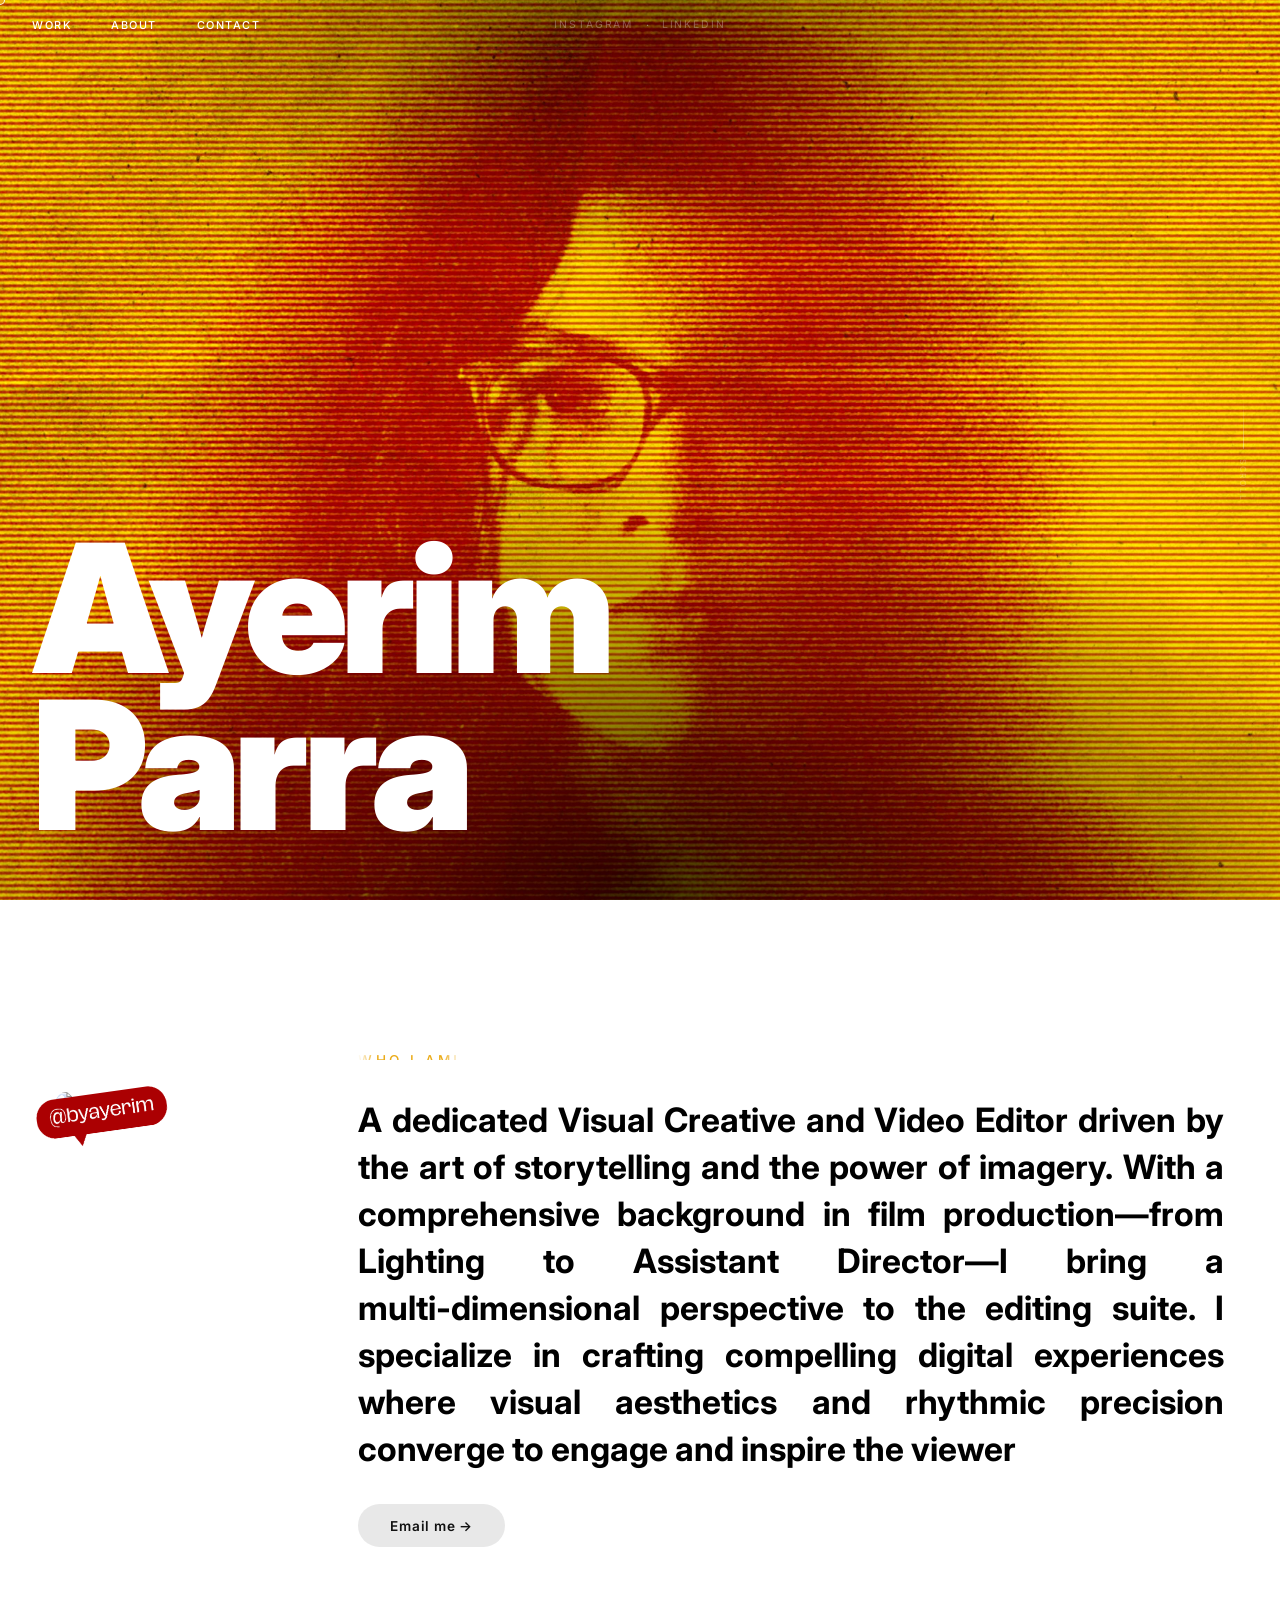
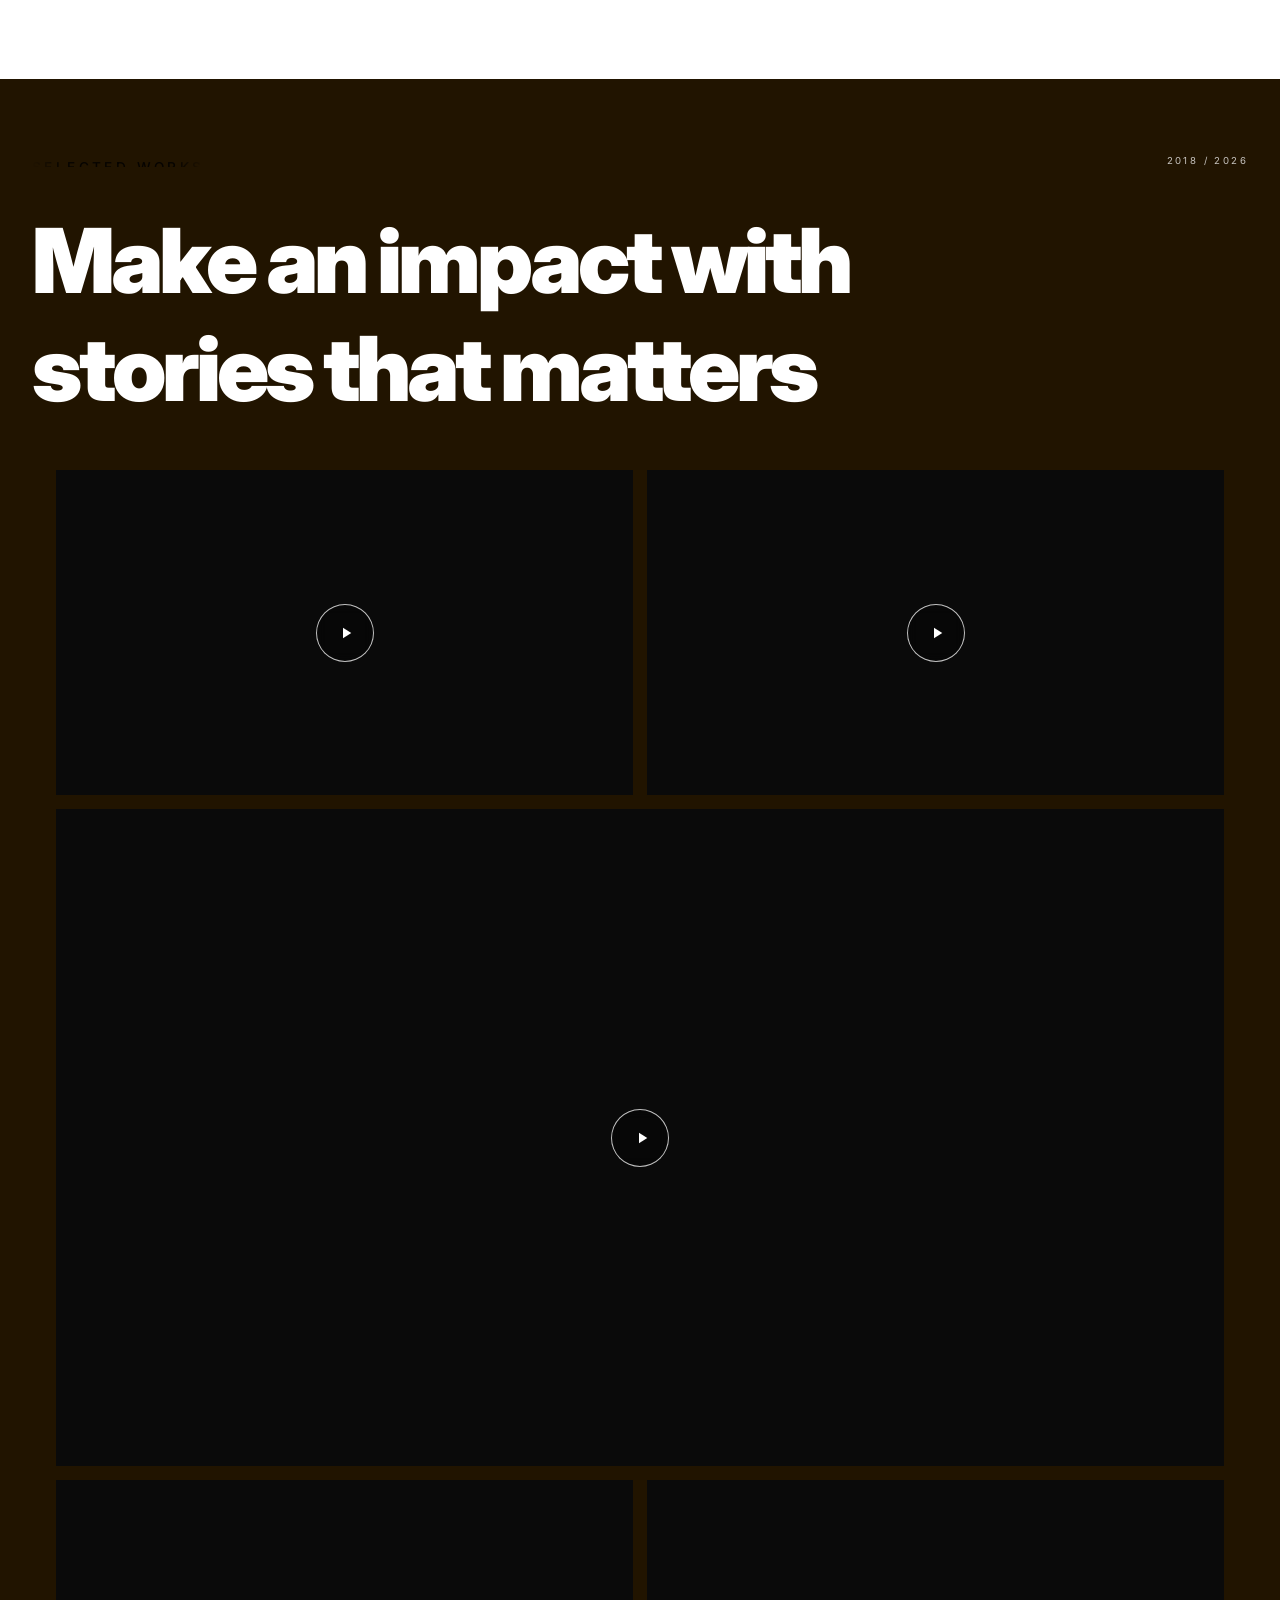
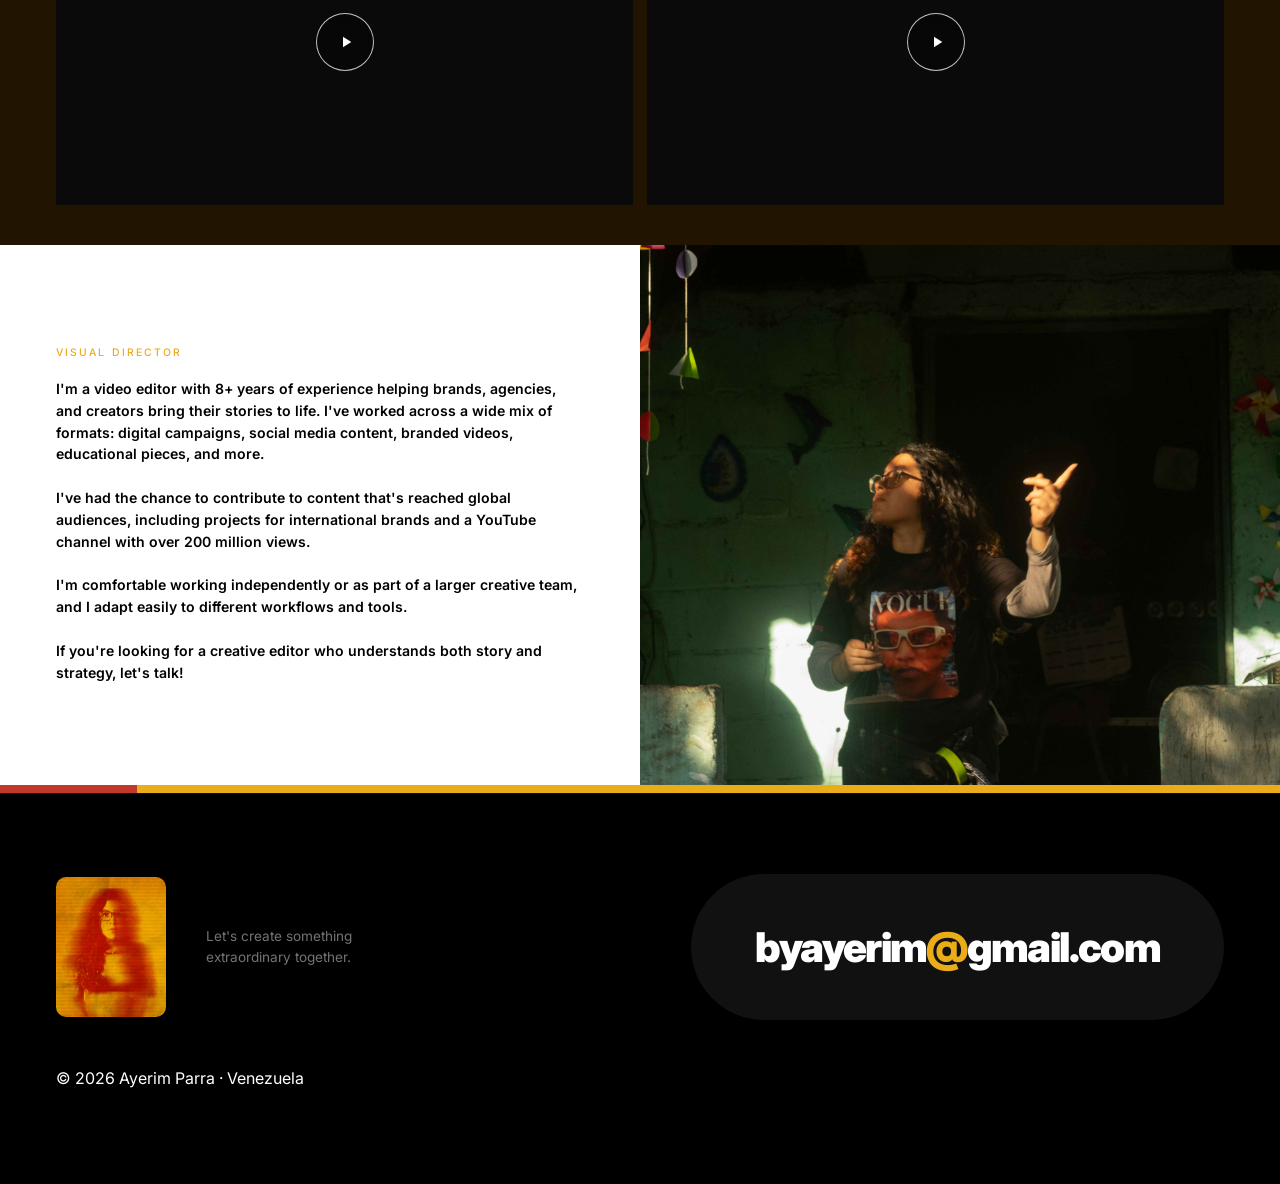
==== index.html @ 9376b08d "Changes" ====
<!DOCTYPE html>
<html lang="es">
<head>
  <meta charset="UTF-8" />
  <meta name="viewport" content="width=device-width, initial-scale=1.0" />
  <title>Ayerim Parra</title>

  <link rel="preconnect" href="https://fonts.googleapis.com" />
  <link rel="preconnect" href="https://fonts.gstatic.com" crossorigin />
  <link href="https://fonts.googleapis.com/css2?family=Inter:wght@300;400;500;800;900&display=swap" rel="stylesheet" />
  <link rel="stylesheet" href="assets/style.css" />

</head>
<body>

  <!-- CURSOR -->
  <div class="cursor" id="cursor"></div>

  <!-- ══════════════════════════════════════
       NAV
  ══════════════════════════════════════ -->
  <nav>
    <div class="social-row nav-social">
      <a href="#" target="_blank" rel="noopener">Instagram</a>
      <span class="social-sep">·</span>
      <a href="#" target="_blank" rel="noopener">LinkedIn</a>
    </div>
    <div class="nav-right">
      <a href="#trabajo">Work</a>
      <a href="#sobre-mi">About</a>
      <a href="#contacto">Contact</a>
    </div>
  </nav>

  <!-- ══════════════════════════════════════
       HERO  ·  100vh full-bleed
  ══════════════════════════════════════ -->
  <section class="hero">
    <div class="hero-bg"></div>
    <div class="hero-content">
      <span class="hero-name">Ayerim<br>Parra</span>
      <div class="hero-meta">
      </div>
    </div>
    <div class="scroll-indicator">
      <div class="scroll-line-indicator"></div>
      <span>Scroll</span>
    </div>
  </section>

  <!-- Spacer: keeps hero visible on load; content begins after 100vh -->
  <div class="hero-spacer"></div>

  <!-- ══════════════════════════════════════
       SOBRE MÍ
  ══════════════════════════════════════ -->
  <section id="sobre-mi">
    <div class="about-grid">

      <!-- Columna izquierda: foto -->
      <div class="about-image">
        <div class="about-image-wrap">
          <img src="assets/img/about-whoi.jpg" alt="Ayerim Parra" />
          <img class="about-bubble" src="assets/img/ByAyerim.png" alt="@byayerim" />
        </div>
      </div>

      <!-- Columna derecha: texto -->
      <div class="about-text">
        <div class="about-eyebrow">
          <span class="about-eyebrow-anchor">Who I Am!</span>
          <div class="about-eyebrow-track">
            <span>Who I Am!</span>
            <span>Who I Am!</span>
            <span>Who I Am!</span>
            <span>Who I Am!</span>
            <span>Who I Am!</span>
            <span>Who I Am!</span>
            <span>Who I Am!</span>
            <span>Who I Am!</span>
          </div>
        </div>
        <p class="about-body">
          A dedicated Visual Creative and Video Editor driven by the art of storytelling
          and the power of imagery. With a comprehensive background in film production—from
          Lighting to Assistant Director—I bring a multi-dimensional perspective to the editing
          suite. I specialize in crafting compelling digital experiences where visual
          aesthetics and rhythmic precision converge to engage and inspire the viewer
        </p>
        <a class="about-email-btn" href="mailto:byayerim@gmail.com"><span>Email me →</span></a>
      </div>

    </div>
  </section>

  <!-- ══════════════════════════════════════
       TRABAJO  ·  Asymmetric always-on grid
  ══════════════════════════════════════ -->
  <section id="trabajo">

    <div class="section-bar">
      <div class="section-label-marquee">
        <span class="section-label-anchor">Selected Works</span>
        <div class="section-label-track">
          <span>Selected Works</span>
          <span>Selected Works</span>
          <span>Selected Works</span>
          <span>Selected Works</span>
          <span>Selected Works</span>
          <span>Selected Works</span>
          <span>Selected Works</span>
          <span>Selected Works</span>
        </div>
      </div>
      <span class="section-label-text">2018 / 2026</span>
    </div>

    <p class="section-tagline">Make an impact with<br>stories that matters</p>

    <div class="video-grid">

      <div class="video-card">
        <div class="yt-facade"
             data-src="https://www.youtube-nocookie.com/embed/2yYhRPN9fdk?si=GuOGlQsq0osXFEih&rel=0&autoplay=1"
             style="background-image: url('https://img.youtube.com/vi/2yYhRPN9fdk/maxresdefault.jpg')">
          <div class="yt-play">
            <svg viewBox="0 0 24 24"><path d="M8 5v14l11-7z"/></svg>
          </div>
        </div>
        <div class="card-overlay">
          <div class="card-meta">
            <p class="card-cat">Shortfilm</p>
            <p class="card-title">Mireyita</p>
            <div class="card-role-row">
              <span class="card-role">Camera operator and puller</span>
              <span class="card-year">2022</span>
            </div>
          </div>
        </div>
      </div>

      <div class="video-card">
        <div class="yt-facade"
             data-src="https://www.youtube-nocookie.com/embed/uH1dLidfCPE?si=H5XSam-bIHQjnkjK&rel=0&autoplay=1"
             style="background-image: url('https://img.youtube.com/vi/uH1dLidfCPE/maxresdefault.jpg')">
          <div class="yt-play">
            <svg viewBox="0 0 24 24"><path d="M8 5v14l11-7z"/></svg>
          </div>
        </div>
        <div class="card-overlay">
          <div class="card-meta">
            <p class="card-cat">Corporative</p>
            <p class="card-title">SATA Congress</p>
            <div class="card-role-row">
              <span class="card-role">Video editor</span>
              <span class="card-year">2025</span>
            </div>
          </div>
        </div>
      </div>

      <div class="video-card wide">
        <div class="yt-facade"
             data-src="https://www.youtube-nocookie.com/embed/nCcbyxSG20c?si=hYNxf3-7ya7KEr4C&rel=0&autoplay=1"
             style="background-image: url('https://img.youtube.com/vi/nCcbyxSG20c/maxresdefault.jpg')">
          <div class="yt-play">
            <svg viewBox="0 0 24 24"><path d="M8 5v14l11-7z"/></svg>
          </div>
        </div>
        <div class="card-overlay">
          <div class="card-meta">
            <p class="card-cat">Documentary</p>
            <p class="card-title">You married your bestfriend</p>
            <div class="card-role-row">
              <span class="card-role">Video editor</span>
              <span class="card-year">2025</span>
            </div>
          </div>
        </div>
      </div>

      <div class="video-card">
        <div class="yt-facade"
             data-src="https://www.youtube.com/embed/dDAExTNaERo?si=qX6tS7TjPsq9Aa9q&rel=0&autoplay=1"
             style="background-image: url('https://img.youtube.com/vi/dDAExTNaERo/maxresdefault.jpg')">
          <div class="yt-play">
            <svg viewBox="0 0 24 24"><path d="M8 5v14l11-7z"/></svg>
          </div>
        </div>
        <div class="card-overlay">
          <div class="card-meta">
            <p class="card-cat">Shortfilm</p>
            <p class="card-title">Lazos</p>
            <div class="card-role-row">
              <span class="card-role">Assistant director</span>
              <span class="card-year">2018</span>
            </div>
          </div>
        </div>
      </div>

      <div class="video-card">
        <div class="yt-facade"
             data-src="https://www.youtube.com/embed/STJNMT_nNFA?si=BR0TDG-PMG_mKf0G&rel=0&autoplay=1"
             style="background-image: url('https://img.youtube.com/vi/STJNMT_nNFA/maxresdefault.jpg')">
          <div class="yt-play">
            <svg viewBox="0 0 24 24"><path d="M8 5v14l11-7z"/></svg>
          </div>
        </div>
        <div class="card-overlay">
          <div class="card-meta">
            <p class="card-cat">Content Creation</p>
            <p class="card-title">48 Horas Sin Suministros en Suiza</p>
            <div class="card-role-row">
              <span class="card-role">Video Editor</span>
              <span class="card-year">2026</span>
            </div>
          </div>
        </div>
      </div>

    </div>

    <!-- ── Bio Slider ── -->
    <div class="bio-slider">

      <!-- Izquierda: texto -->
      <div class="bio-text-panel">
        <div class="bio-slide active">
          <p class="bio-slide-label">Visual Director</p>
          <p class="bio-slide-body">I'm a video editor with 8+ years of experience helping brands, agencies, and creators bring their stories to life. I've worked across a wide mix of formats: digital campaigns, social media content, branded videos, educational pieces, and more.<br><br>I've had the chance to contribute to content that's reached global audiences, including projects for international brands and a YouTube channel with over 200 million views.<br><br>I'm comfortable working independently or as part of a larger creative team, and I adapt easily to different workflows and tools.<br><br>If you're looking for a creative editor who understands both story and strategy, let's talk!</p>
        </div>
        <div class="bio-slide">
          <p class="bio-slide-label">Editor</p>
          <p class="bio-slide-body">Her mastery of narrative rhythm and visual-audio synchrony allows her to build pieces that are not just seen, but felt — every cut has an intention.</p>
        </div>
        <div class="bio-slide">
          <p class="bio-slide-label">Content Creator</p>
          <p class="bio-slide-body">From corporate productions to documentaries and short films, Ayerim adapts her visual language to the message each project needs to communicate.</p>
        </div>
      </div>

      <!-- Derecha: imagen -->
      <div class="bio-image-panel">
        <img class="bio-img active" src="assets/img/bio-photo-1.jpg" alt="Ayerim Parra" />
        <img class="bio-img" src="assets/img/bio-photo-2.jpg" alt="Ayerim Parra" />
        <img class="bio-img" src="assets/img/bio-photo-3.jpg" alt="Ayerim Parra" />
      </div>

    </div>

    <!-- Barra de progreso tipo YouTube -->
    <div class="bio-progress">
      <div class="bio-progress-fill" id="bioProgressFill"></div>
    </div>

  </section>

  <!-- ══════════════════════════════════════
       CONTACTO
  ══════════════════════════════════════ -->
  <section id="contacto">

    <div class="contact-layout">
      <img class="contact-photo" src="assets/img/about-photo.jpg" alt="Ayerim Parra" />
      <p class="contact-tagline">Let's create something<br>extraordinary together.</p>
      <a class="contact-pill" href="mailto:byayerim@gmail.com">
        <span>byayerim<span class="at">@</span>gmail.com</span>
      </a>
    </div>

    <div class="contact-footer">
      <p class="copyright">
        © 2026 Ayerim Parra · Venezuela
      </p>
    </div>

  </section>

  <script src="assets/main.js" defer></script>

</body>
</html>
---- assets/style.css ----
/* ═══════════════════════════════════════
   RESET & BASE
═══════════════════════════════════════ */
*, *::before, *::after { box-sizing: border-box; margin: 0; padding: 0; }

:root {
  --black:    #000000;
  --white:    #ffffff;
  --dim:      rgba(255,255,255,0.42);
  --dimmer:   rgba(255,255,255,0.18);
  --ghost:    rgba(255,255,255,0.07);
  --gap:      14px;
  --font:     'Inter', system-ui, -apple-system, BlinkMacSystemFont, sans-serif;
}

html { scroll-behavior: smooth; }

body {
  background: var(--black);
  color: var(--white);
  font-family: var(--font);
  -webkit-font-smoothing: antialiased;
  overflow-x: hidden;
  cursor: none;
}

/* ═══════════════════════════════════════
   CUSTOM CURSOR
═══════════════════════════════════════ */
.cursor {
  position: fixed;
  width: 10px;
  height: 10px;
  background: #ebac1a;
  border: 1.5px solid rgba(255,255,255,0.85);
  border-radius: 50%;
  pointer-events: none;
  z-index: 9999;
  transform: translate(-50%, -50%);
  transition: width 0.2s, height 0.2s, opacity 0.2s, background 0.2s;
}
.cursor.is-hovering {
  width: 48px;
  height: 48px;
  opacity: 0.35;
}

/* ═══════════════════════════════════════
   NAV — ultra-thin fixed strip
═══════════════════════════════════════ */
nav {
  position: fixed;
  top: 0; left: 0; right: 0;
  z-index: 500;
  display: flex;
  align-items: center;
  justify-content: space-between;
  padding: 1.1rem 2rem;
}

.nav-social {
  position: absolute;
  left: 50%;
  transform: translateX(-50%);
  display: flex;
  align-items: center;
  gap: 0.8rem;
}

.nav-social a {
  font-size: 0.68rem;
  font-weight: 500;
  letter-spacing: 0.14em;
  text-transform: uppercase;
  color: var(--white);
  text-decoration: none;
  transition: color 0.3s ease;
}
.nav-social a:hover { color: var(--white); }
nav.nav--light .nav-social a { color: #a76500; }

.nav-social .social-sep {
  color: rgba(255,255,255,0.4);
  font-size: 0.68rem;
}
nav.nav--light .nav-social .social-sep { color: rgba(167,101,0,0.4); }

.nav-logo {
  font-size: 0.68rem;
  font-weight: 500;
  letter-spacing: 0.14em;
  text-transform: uppercase;
  color: transparent;
  text-decoration: none;
  transition: color 0.3s ease;
}

.nav-right {
  display: flex;
  gap: 2.5rem;
  align-items: center;
}

.nav-right a {
  font-size: 0.68rem;
  font-weight: 500;
  letter-spacing: 0.14em;
  text-transform: uppercase;
  color: var(--white);
  text-decoration: none;
  transition: color 0.3s ease;
}

.nav-right a:hover { color: var(--white); }

/* Nav sobre fondo blanco */
nav.nav--light .nav-logo { color: transparent; }
nav.nav--light .nav-right a { color: #a76500; }
nav.nav--light .nav-right a:hover { color: #a76500; }

nav::after {
  content: '';
  position: absolute;
  bottom: 0; left: 2rem; right: 2rem;
  height: 1px;
  background: rgba(255,255,255,0.04);
}

/* ═══════════════════════════════════════
   HERO — fixed background (parallax base)
═══════════════════════════════════════ */
.hero {
  position: fixed;
  top: 0; left: 0;
  width: 100%;
  height: 100vh;
  overflow: hidden;
  background: #0a0a0a;
  z-index: 0;
}

.hero-bg {
  position: absolute;
  inset: 0;
  background-image: url('img/hero-desktop.jpg');
  background-size: cover;
  background-position: center top;
  background-repeat: no-repeat;
}

@media (max-width: 640px) {
  .hero-bg {
    background-image: url('img/hero-mobile.jpg');
    background-position: center center;
  }
}

.hero::after {
  content: '';
  position: absolute;
  inset: 0;
  background:
    radial-gradient(ellipse 100% 80% at 50% 100%, rgba(0,0,0,0.75) 0%, transparent 60%),
    radial-gradient(ellipse 80% 60% at 50% 0%, rgba(0,0,0,0.45) 0%, transparent 50%);
  pointer-events: none;
}

.hero-content {
  position: absolute;
  bottom: 0;
  left: 0;
  right: 0;
  padding: 0 2rem 2.5rem;
  z-index: 2;
  display: flex;
  flex-direction: column;
}

.hero-name {
  font-size: clamp(4.5rem, 14vw, 13rem);
  font-weight: 900;
  letter-spacing: -0.045em;
  line-height: 0.88;
  color: var(--white);
  display: block;
}

.hero-meta {
  margin-top: 1rem;
  display: flex;
  align-items: center;
  justify-content: space-between;
}

.hero-role {
  font-size: 0.65rem;
  font-weight: 400;
  letter-spacing: 0.2em;
  text-transform: uppercase;
  color: var(--dim);
}

.hero-cta {
  font-size: 0.62rem;
  font-weight: 500;
  letter-spacing: 0.2em;
  text-transform: uppercase;
  color: var(--dim);
  text-decoration: none;
  border-bottom: 1px solid rgba(255,255,255,0.22);
  padding-bottom: 2px;
  transition: color 0.2s, border-color 0.2s;
}
.hero-cta:hover { color: var(--white); border-color: var(--white); }

.scroll-indicator {
  position: absolute;
  right: 2rem;
  top: 50%;
  transform: translateY(-50%);
  display: flex;
  flex-direction: column;
  align-items: center;
  gap: 0.6rem;
  z-index: 2;
}
.scroll-indicator span {
  font-size: 0.52rem;
  letter-spacing: 0.22em;
  text-transform: uppercase;
  color: rgba(255,255,255,0.25);
  writing-mode: vertical-rl;
}
.scroll-line-indicator {
  width: 1px;
  height: 50px;
  background: linear-gradient(to bottom, transparent, rgba(255,255,255,0.35));
  animation: grow-line 2s ease-in-out infinite alternate;
}
@keyframes grow-line {
  from { transform: scaleY(0.4); opacity: 0.3; }
  to   { transform: scaleY(1);   opacity: 0.8; }
}

/* ═══════════════════════════════════════
   HERO SPACER
═══════════════════════════════════════ */
.hero-spacer {
  height: 100vh;
  position: relative;
  z-index: 1;
  pointer-events: none;
  background: transparent;
}

/* ═══════════════════════════════════════
   SCROLLABLE CONTENT
═══════════════════════════════════════ */
#trabajo,
#sobre-mi,
#contacto {
  position: relative;
  z-index: 1;
  background: #000;
}

#sobre-mi { background: #fff; }

#trabajo {
  background: rgba(167, 101, 0, 0.20);
  backdrop-filter: blur(18px);
  -webkit-backdrop-filter: blur(18px);
}

#trabajo .section-label-text {
  color: rgba(255,255,255,0.75);
}

/* ═══════════════════════════════════════
   WORK SECTION
═══════════════════════════════════════ */
#trabajo { margin-top: 0; }

.section-bar {
  padding: 4.5rem 2rem 1.5rem;
  display: flex;
  justify-content: space-between;
  align-items: baseline;
}

.section-label-text {
  font-size: 0.6rem;
  font-weight: 400;
  letter-spacing: 0.25em;
  text-transform: uppercase;
  color: rgba(255,255,255,0.25);
}

.section-tagline {
  font-size: clamp(2.25rem, 7vw, 6.5rem);
  font-weight: 900;
  letter-spacing: -0.045em;
  line-height: 1.2;
  color: var(--white);
  padding: 1rem 2rem 3rem;
}

/* ── Marquee "Selected Works" ── */
.section-label-marquee {
  display: inline-block;
  position: relative;
  overflow: hidden;
  -webkit-mask-image: linear-gradient(to right, transparent 0%, black 18%, black 82%, transparent 100%);
  mask-image: linear-gradient(to right, transparent 0%, black 18%, black 82%, transparent 100%);
}

.section-label-anchor {
  visibility: hidden;
  font-size: 0.85rem;
  font-weight: 500;
  letter-spacing: 0.25em;
  text-transform: uppercase;
  display: block;
  white-space: nowrap;
}

.section-label-track {
  position: absolute;
  top: 50%;
  left: 0;
  display: flex;
  gap: 2rem;
  width: max-content;
  animation: marquee-works 14s linear infinite;
}

.section-label-track span {
  font-size: 0.85rem;
  font-weight: 500;
  letter-spacing: 0.25em;
  text-transform: uppercase;
  color: rgba(0,0,0,0.82);
  white-space: nowrap;
  flex-shrink: 0;
}

@keyframes marquee-works {
  from { transform: translateY(-50%) translateX(0); }
  to   { transform: translateY(-50%) translateX(-50%); }
}

/* ── SYMMETRIC 2-COLUMN GRID ── */
.video-grid {
  display: grid;
  grid-template-columns: repeat(2, 1fr);
  gap: var(--gap);
  padding: 0 3.5rem;
}

.video-card        { grid-column: span 1; }
.video-card.wide   { grid-column: span 2; }

.video-card {
  position: relative;
  overflow: hidden;
  background: #0d0d0d;
}

.video-card video {
  display: block;
  width: 100%;
  height: 100%;
  object-fit: cover;
  aspect-ratio: 16 / 9;
  filter: saturate(0.8) brightness(0.9);
  transition: transform 0.8s cubic-bezier(0.25, 0.46, 0.45, 0.94),
              filter 0.5s ease;
}

.video-card:hover video {
  transform: scale(1.04);
  filter: saturate(1) brightness(1);
}

.card-overlay {
  position: absolute;
  inset: 0;
  display: flex;
  flex-direction: column;
  justify-content: flex-end;
  padding: 1.5rem;
  background: linear-gradient(to top, rgba(0,0,0,0.72) 0%, transparent 55%);
  opacity: 0;
  transition: opacity 0.4s ease;
  pointer-events: none;
}

.video-card iframe {
  display: block;
  width: 100%;
  aspect-ratio: 16 / 9;
  border: none;
}

/* ── YouTube facade ── */
.yt-facade {
  position: relative;
  width: 100%;
  aspect-ratio: 16 / 9;
  background-size: cover;
  background-position: center;
  cursor: pointer;
  overflow: hidden;
}

.yt-facade::after {
  content: '';
  position: absolute;
  inset: 0;
  background: rgba(0,0,0,0.25);
  transition: background 0.3s;
}

.yt-facade:hover::after { background: rgba(0,0,0,0.1); }

.yt-play {
  position: absolute;
  top: 50%; left: 50%;
  transform: translate(-50%, -50%);
  z-index: 2;
  width: 58px; height: 58px;
  border: 1.5px solid rgba(255,255,255,0.75);
  border-radius: 50%;
  display: flex;
  align-items: center;
  justify-content: center;
  background: rgba(0,0,0,0.25);
  backdrop-filter: blur(6px);
  transition: border-color 0.3s, transform 0.3s, background 0.3s;
}

.yt-facade:hover .yt-play {
  border-color: var(--white);
  transform: translate(-50%, -50%) scale(1.1);
  background: rgba(0,0,0,0.45);
}

.yt-play svg {
  width: 18px; height: 18px;
  fill: var(--white);
  margin-left: 3px;
}

.video-card:hover .card-overlay { opacity: 1; }

.card-meta {
  transform: translateY(10px);
  transition: transform 0.4s cubic-bezier(0.25, 0.46, 0.45, 0.94);
}
.video-card:hover .card-meta { transform: translateY(0); }

.card-cat {
  font-size: 0.55rem;
  font-weight: 500;
  letter-spacing: 0.25em;
  text-transform: uppercase;
  color: var(--dim);
  margin-bottom: 0.3rem;
}

.card-title {
  font-size: clamp(0.9rem, 1.8vw, 1.25rem);
  font-weight: 800;
  letter-spacing: -0.03em;
  color: var(--white);
  line-height: 1.15;
}

.card-role-row {
  display: flex;
  justify-content: space-between;
  align-items: center;
  margin-top: 0.3rem;
}

.card-role {
  font-size: 0.6rem;
  color: rgba(255,255,255,0.3);
  letter-spacing: 0.1em;
  text-transform: uppercase;
}

.card-year {
  font-size: 0.6rem;
  color: rgba(255,255,255,0.3);
  letter-spacing: 0.1em;
}

.card-index { display: none; }

/* ═══════════════════════════════════════
   ABOUT
═══════════════════════════════════════ */
#sobre-mi {
  padding: 9rem 3.5rem 8rem;
}

.about-grid {
  display: grid;
  grid-template-columns: 0.55fr 2fr;
  gap: 4rem;
  align-items: start;
}

.about-image {
  padding-top: 3rem;
}

.about-image-wrap {
  position: relative;
  display: inline-block;
  width: 100%;
}

.about-image-wrap img:first-child {
  width: 100%;
  display: block;
  object-fit: cover;
  border-radius: 12px;
}

.about-bubble {
  position: absolute;
  top: 6%;
  left: -8%;
  width: 55%;
  transform: rotate(-8deg);
  pointer-events: none;
}

@media (max-width: 768px) {
  .about-grid {
    grid-template-columns: 1fr;
    gap: 2.5rem;
  }
  #sobre-mi { padding: 5rem 1.25rem 4rem; }
}

/* ── Marquee "Who I Am!" ── */
.about-eyebrow {
  display: inline-block;
  position: relative;
  overflow: hidden;
  margin-bottom: 2rem;
  -webkit-mask-image: linear-gradient(to right, transparent 0%, black 18%, black 82%, transparent 100%);
  mask-image: linear-gradient(to right, transparent 0%, black 18%, black 82%, transparent 100%);
}

.about-eyebrow-anchor {
  visibility: hidden;
  font-size: 0.85rem;
  font-weight: 500;
  letter-spacing: 0.25em;
  text-transform: uppercase;
  display: block;
  white-space: nowrap;
}

.about-eyebrow-track {
  position: absolute;
  top: 50%;
  left: 0;
  display: flex;
  gap: 1.8rem;
  width: max-content;
  animation: marquee-who 10s linear infinite;
}

.about-eyebrow-track span {
  font-size: 0.85rem;
  font-weight: 500;
  letter-spacing: 0.25em;
  text-transform: uppercase;
  color: #ebac1a;
  white-space: nowrap;
  flex-shrink: 0;
}

@keyframes marquee-who {
  from { transform: translateY(-50%) translateX(0); }
  to   { transform: translateY(-50%) translateX(-50%); }
}

.about-statement {
  font-size: clamp(2rem, 5.5vw, 4.5rem);
  font-weight: 900;
  letter-spacing: -0.05em;
  line-height: 0.95;
  color: #000;
  margin-bottom: 2rem;
}

.about-statement .muted {
  color: rgba(0,0,0,0.18);
}

.about-body {
  font-family: 'Inter', sans-serif;
  font-size: clamp(1.3rem, 2.8vw, 2.1rem);
  font-weight: 700;
  color: #000;
  line-height: 1.4;
  text-align: justify;
}

/* ── Word reveal on scroll ── */
.word {
  display: inline-block;
  opacity: 0.18;
  transition: opacity 0.25s ease;
}
.word.visible {
  opacity: 1;
}

.about-email-btn {
  display: inline-block;
  margin-top: 2rem;
  padding: 0.85rem 2rem;
  background: #e8e8e8;
  color: #111;
  font-size: 0.85rem;
  font-weight: 600;
  letter-spacing: 0.06em;
  text-decoration: none;
  border-radius: 999px;
  position: relative;
  overflow: hidden;
  isolation: isolate;
  box-shadow: 0 0 0 0 transparent;
  transition: box-shadow 0.4s ease, color 0.15s ease;
}

.about-email-btn::before {
  content: '';
  position: absolute;
  inset: 0;
  background: #111;
  border-radius: inherit;
  transform: scaleX(0);
  transform-origin: left center;
  transition: transform 0.5s cubic-bezier(0.76, 0, 0.24, 1);
  z-index: 0;
}
.about-email-btn:hover::before { transform: scaleX(1); }

.about-email-btn span {
  position: relative;
  z-index: 1;
}
.about-email-btn:hover {
  color: #fff;
}

/* ═══════════════════════════════════════
   CONTACT
═══════════════════════════════════════ */
#contacto {
  padding: 5rem 3.5rem 6rem;
  border-top: 1px solid rgba(255,255,255,0.05);
}

/* ═══════════════════════════════════════
   BIO SLIDER
═══════════════════════════════════════ */
.bio-slider {
  display: grid;
  grid-template-columns: 1fr 1fr;
  min-height: clamp(480px, 60vh, 850px);
  margin: 2.5rem 0 0;
  border-radius: 0;
  overflow: hidden;
}

.bio-text-panel {
  background: #fff;
  display: flex;
  align-items: center;
  padding: 3.5rem;
  position: relative;
}

.bio-slide {
  display: none;
  flex-direction: column;
  gap: 1.2rem;
}
.bio-slide.active { display: flex; }

.bio-slide-label {
  font-size: 0.65rem;
  font-weight: 500;
  letter-spacing: 0.2em;
  text-transform: uppercase;
  color: #ebac1a;
}

.bio-slide-body {
  font-size: clamp(0.82rem, 1.1vw, 1.05rem);
  font-weight: 600;
  color: #000;
  line-height: 1.55;
}

/* Barra de progreso tipo YouTube */
.bio-progress {
  width: 100%;
  height: 8px;
  background: #ebac1a;
  position: relative;
}

.bio-progress-fill {
  position: absolute;
  top: 0; left: 0;
  height: 100%;
  width: 0%;
  background: #c0392b;
}

.bio-image-panel {
  position: relative;
  overflow: hidden;
}

.bio-img {
  position: absolute;
  inset: 0;
  width: 100%;
  height: 100%;
  object-fit: cover;
  object-position: center top;
  opacity: 0;
  z-index: 0;
  transition: opacity 0.5s ease;
}
.bio-img.active {
  opacity: 1;
  z-index: 1;
}

.contact-top {
  margin-bottom: 2rem;
}

.contact-layout {
  display: flex;
  align-items: center;
  gap: 2.5rem;
}

.contact-photo {
  width: 110px;
  height: 140px;
  object-fit: cover;
  object-position: center top;
  border-radius: 10px;
  flex-shrink: 0;
  display: block;
}

.contact-tagline {
  font-size: 0.85rem;
  font-weight: 400;
  color: rgba(255,255,255,0.45);
  line-height: 1.55;
  max-width: 180px;
  flex-shrink: 0;
}

.contact-pill {
  display: inline-flex;
  align-items: center;
  justify-content: center;
  margin-left: auto;
  background: #111;
  border-radius: 999px;
  padding: 3rem 4rem;
  font-size: clamp(1.4rem, 3.2vw, 3.8rem);
  font-weight: 900;
  letter-spacing: -0.04em;
  color: var(--white);
  text-decoration: none;
  white-space: nowrap;
  position: relative;
  overflow: hidden;
  isolation: isolate;
  box-shadow: 0 0 0 0 transparent;
  transition: box-shadow 0.4s ease;
}

.contact-pill::before {
  content: '';
  position: absolute;
  inset: 0;
  background: #ebac1a;
  border-radius: inherit;
  transform: scaleX(0);
  transform-origin: left center;
  transition: transform 0.55s cubic-bezier(0.76, 0, 0.24, 1);
  z-index: 0;
}
.contact-pill:hover::before { transform: scaleX(1); }
.contact-pill:hover {
  box-shadow:
    0 0 0 1px rgba(235, 172, 26, 0.6),
    0 0 18px 4px rgba(235, 172, 26, 0.45),
    0 0 50px 12px rgba(235, 172, 26, 0.25),
    0 0 90px 24px rgba(235, 172, 26, 0.12);
  transition: box-shadow 0.4s ease;
}

.contact-pill span,
.contact-pill .at {
  position: relative;
  z-index: 1;
}

.contact-pill .at { color: #ebac1a; }
.contact-pill:hover .at { color: var(--white); transition: color 0.3s ease 0.15s; }

.contact-footer {
  display: flex;
  justify-content: space-between;
  align-items: flex-end;
  margin-top: 3rem;
}

.social-row {
  display: flex;
  flex-direction: row;
  align-items: center;
  gap: 0.8rem;
}

.social-sep {
  color: rgba(255,255,255,0.2);
  font-size: 0.65rem;
}

.social-row a {
  font-size: 0.65rem;
  font-weight: 400;
  letter-spacing: 0.18em;
  text-transform: uppercase;
  color: rgba(255,255,255,0.3);
  text-decoration: none;
  transition: color 0.2s ease;
}
.social-row a:hover { color: var(--white); }
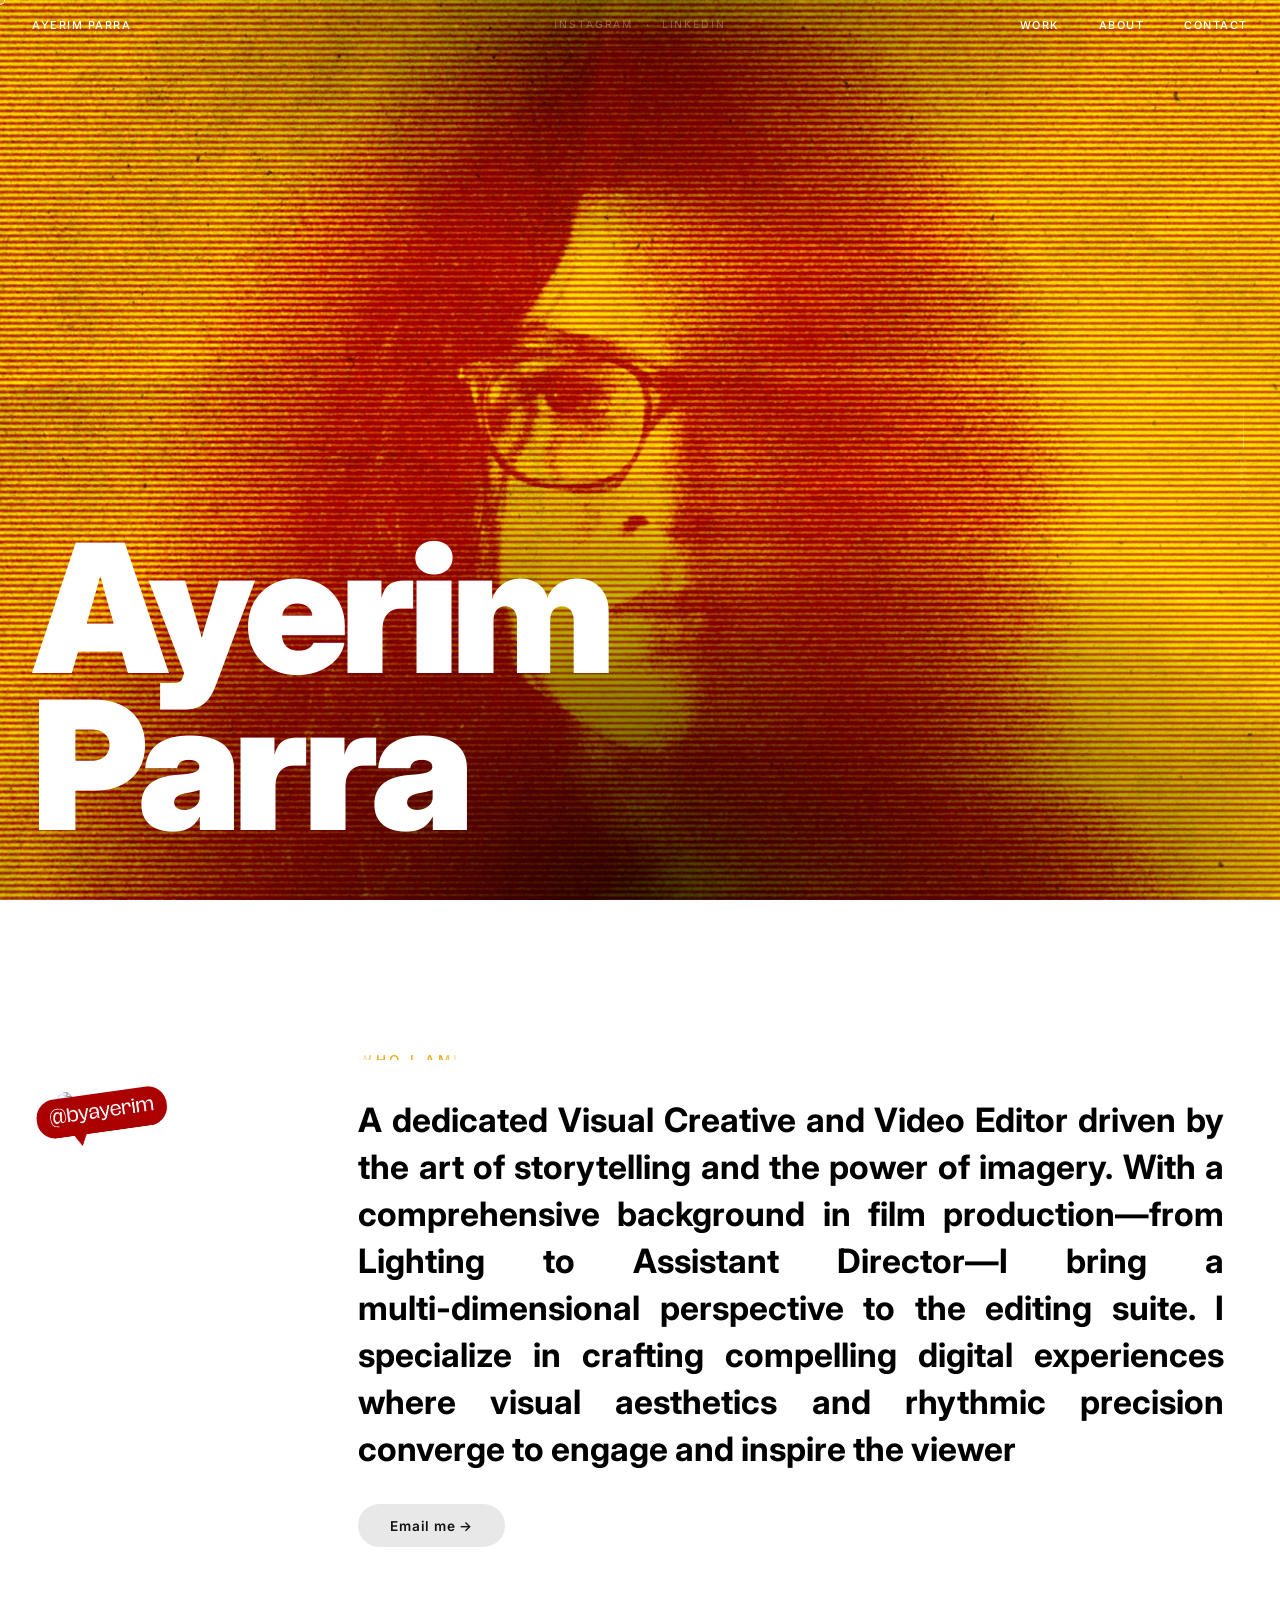
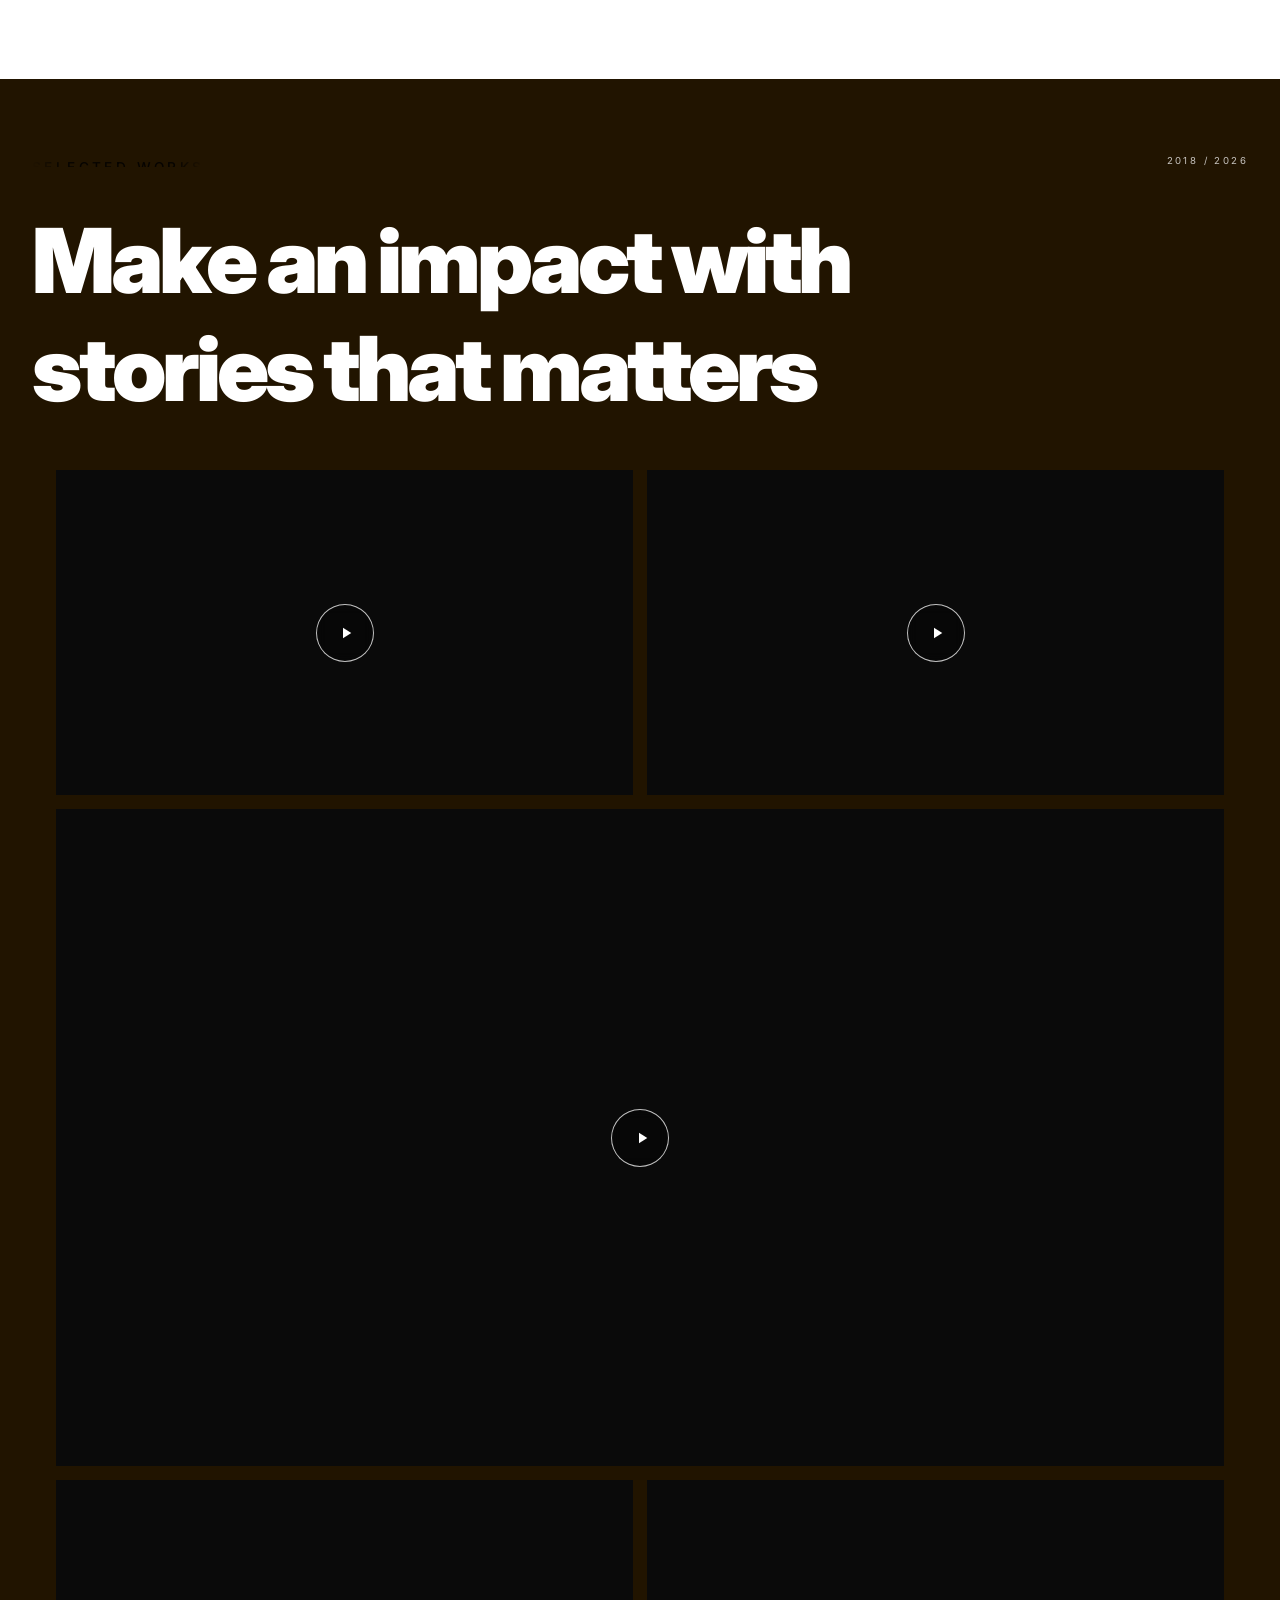
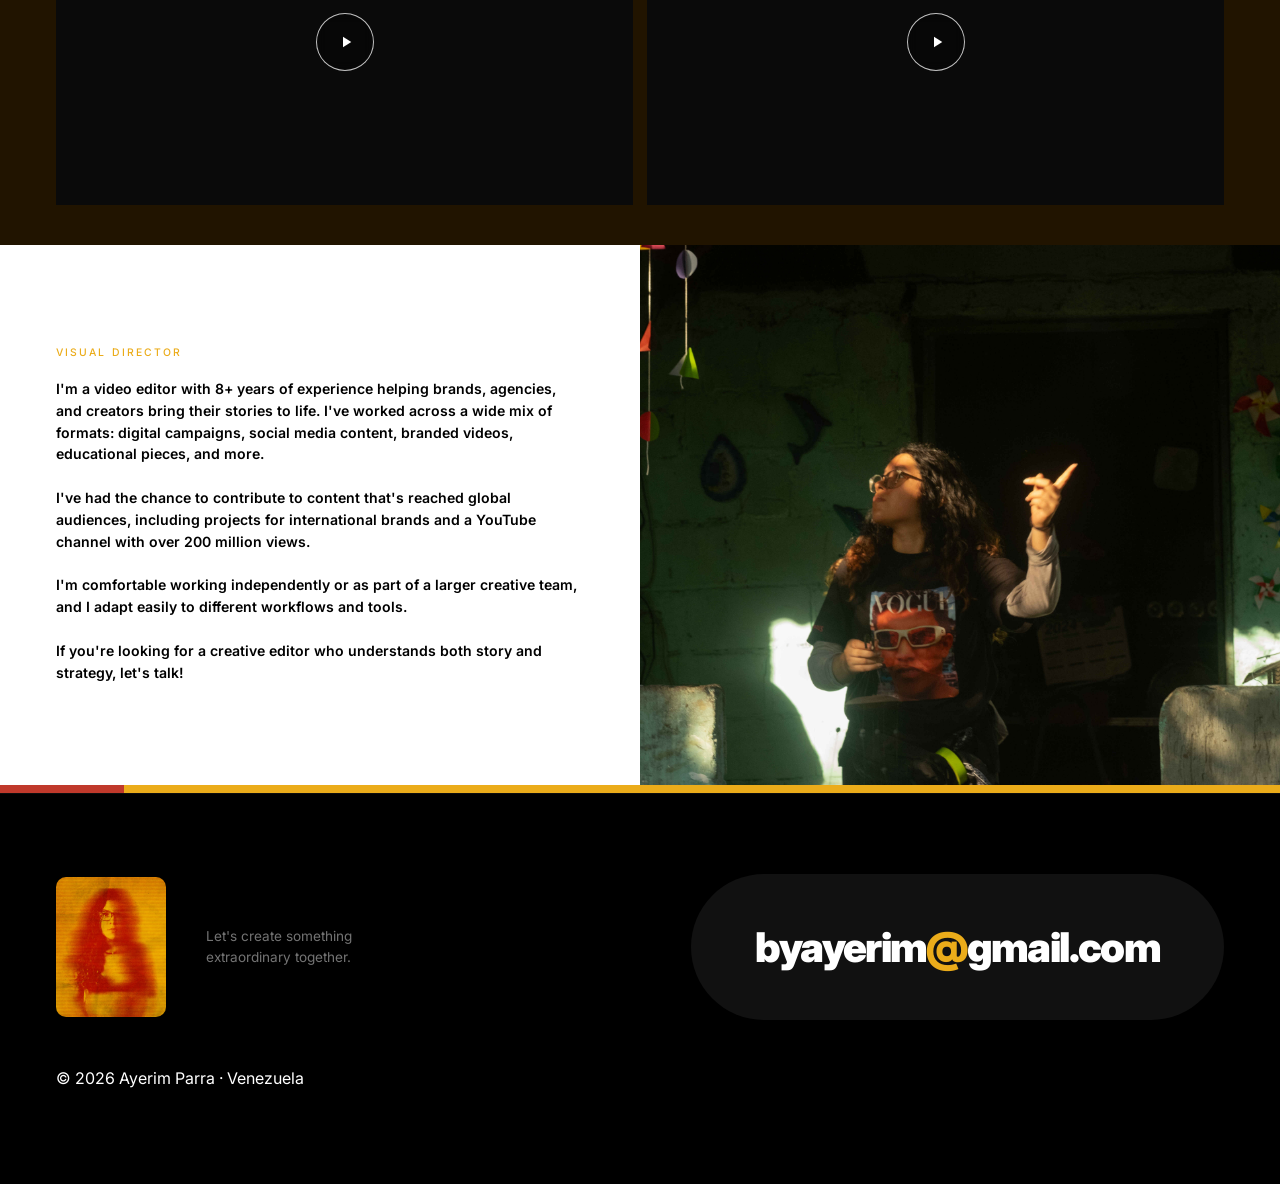
==== commit e8a9f2a4: "nav bar" ====
--- a/index.html
+++ b/index.html
@@ -20,6 +20,7 @@
        NAV
   ══════════════════════════════════════ -->
   <nav>
+    <a class="nav-logo" href="#">Ayerim Parra</a>
     <div class="social-row nav-social">
       <a href="#" target="_blank" rel="noopener">Instagram</a>
       <span class="social-sep">·</span>
--- a/assets/style.css
+++ b/assets/style.css
@@ -85,38 +85,33 @@
 }
 nav.nav--light .nav-social .social-sep { color: rgba(167,101,0,0.4); }
 
-.nav-logo {
+.nav-logo,
+.nav-right a,
+.nav-social a {
   font-size: 0.68rem;
   font-weight: 500;
   letter-spacing: 0.14em;
   text-transform: uppercase;
-  color: transparent;
-  text-decoration: none;
-  transition: color 0.3s ease;
-}
-
-.nav-right {
-  display: flex;
-  gap: 2.5rem;
-  align-items: center;
-}
-
-.nav-right a {
-  font-size: 0.68rem;
-  font-weight: 500;
-  letter-spacing: 0.14em;
-  text-transform: uppercase;
   color: var(--white);
   text-decoration: none;
   transition: color 0.3s ease;
 }
 
-.nav-right a:hover { color: var(--white); }
+.nav-logo:hover,
+.nav-right a:hover,
+.nav-social a:hover { color: var(--white); }
+
+.nav-right {
+  display: flex;
+  gap: 2.5rem;
+  align-items: center;
+  margin-left: auto;
+}
 
 /* Nav sobre fondo blanco */
-nav.nav--light .nav-logo { color: transparent; }
-nav.nav--light .nav-right a { color: #a76500; }
-nav.nav--light .nav-right a:hover { color: #a76500; }
+nav.nav--light .nav-logo,
+nav.nav--light .nav-right a,
+nav.nav--light .nav-social a { color: #a76500; }
 
 nav::after {
   content: '';
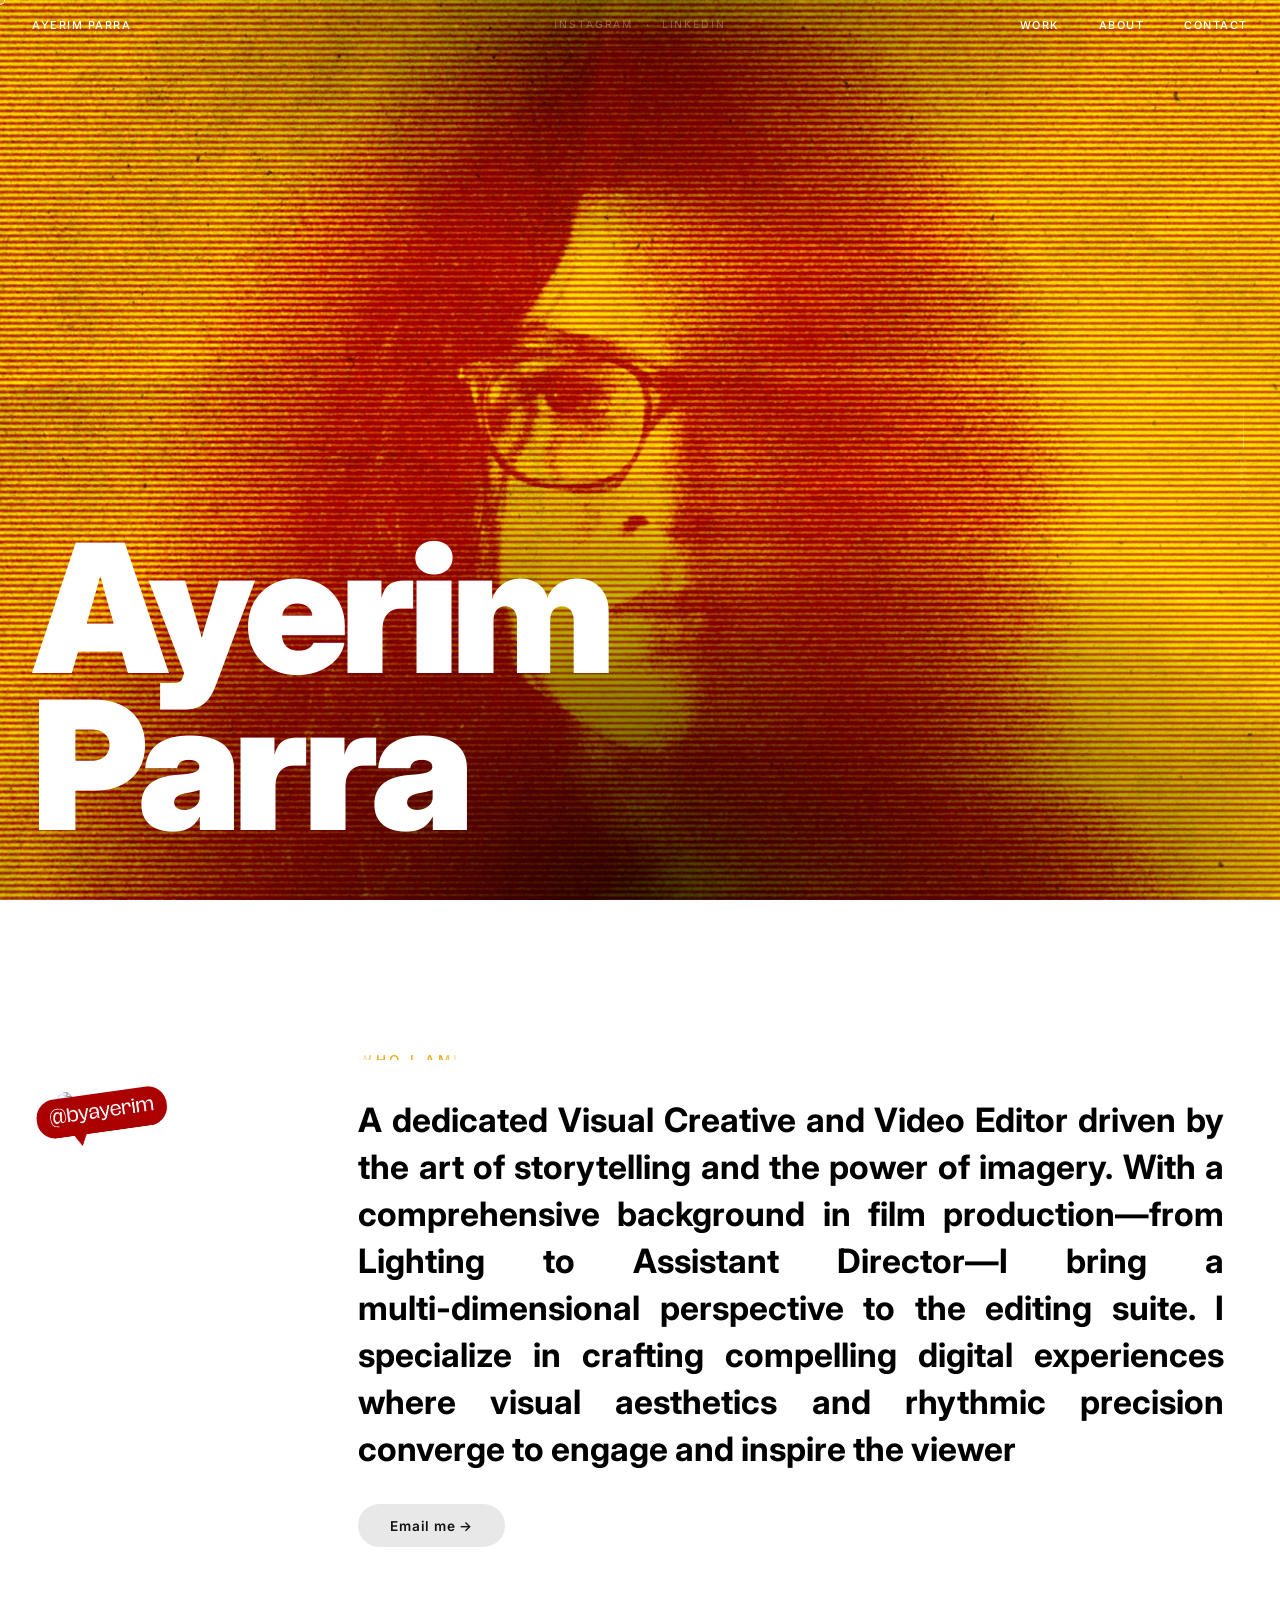
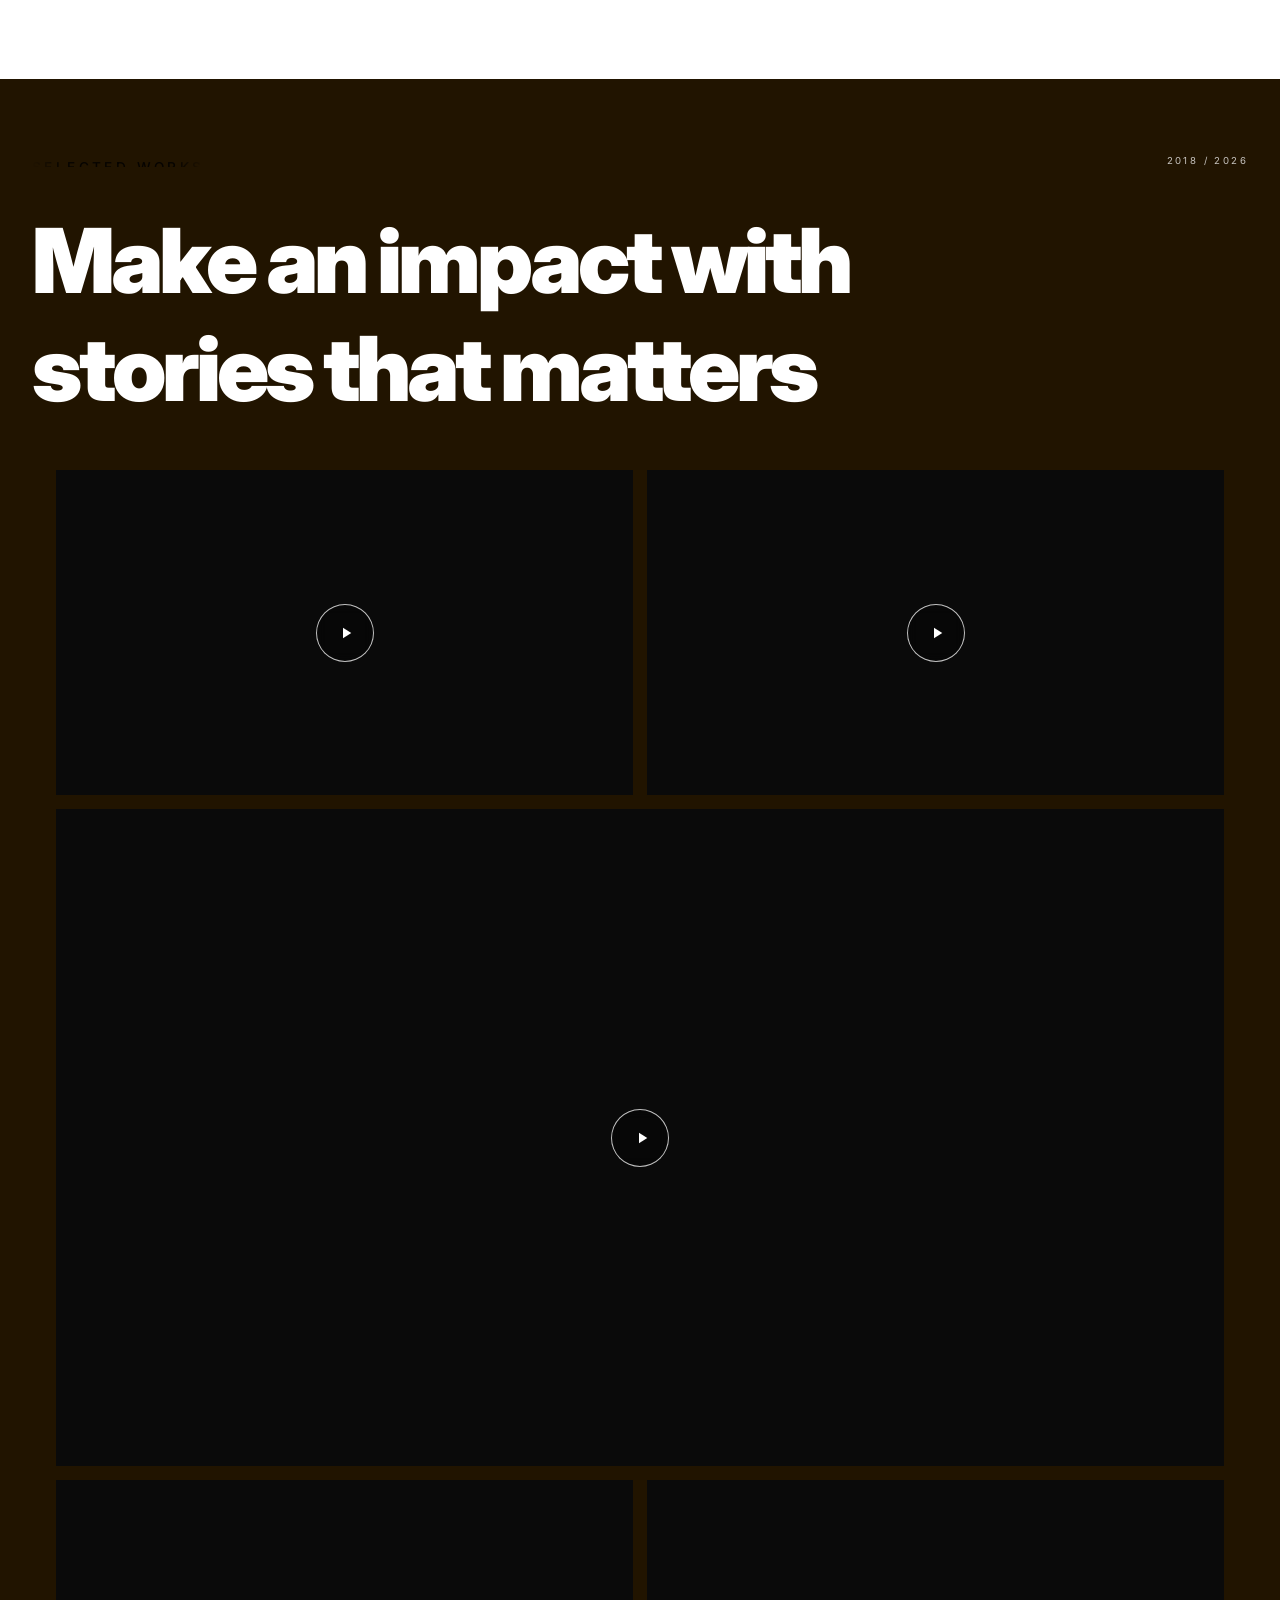
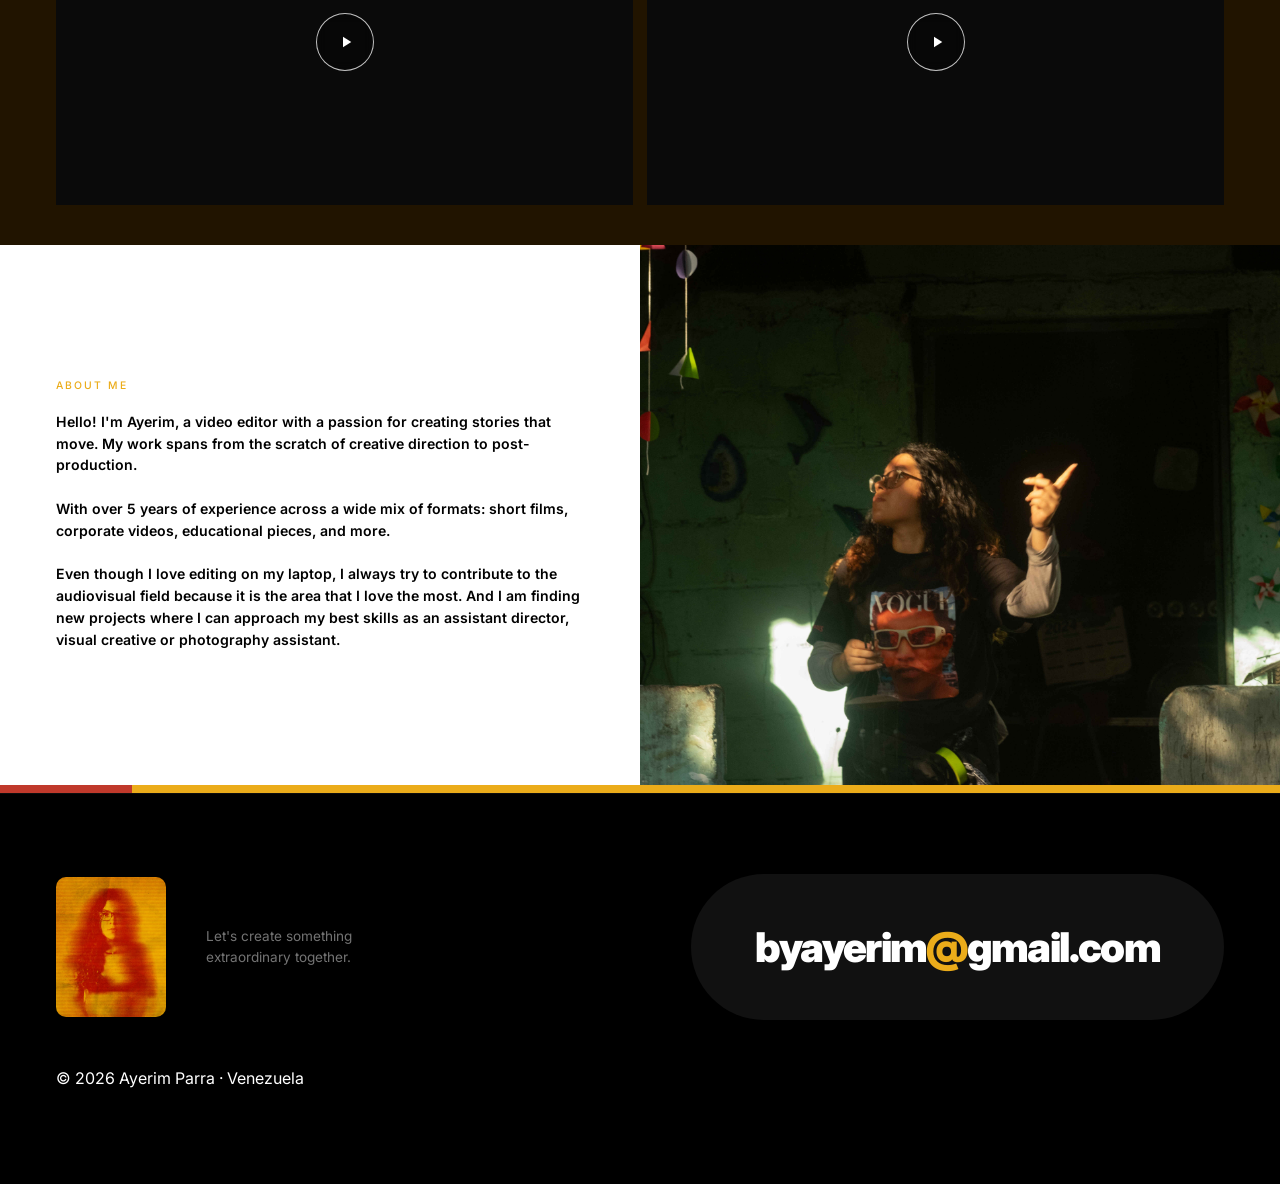
==== commit 0520bd40: "slide 1 y 2" ====
--- a/index.html
+++ b/index.html
@@ -228,12 +228,12 @@
       <!-- Izquierda: texto -->
       <div class="bio-text-panel">
         <div class="bio-slide active">
-          <p class="bio-slide-label">Visual Director</p>
-          <p class="bio-slide-body">I'm a video editor with 8+ years of experience helping brands, agencies, and creators bring their stories to life. I've worked across a wide mix of formats: digital campaigns, social media content, branded videos, educational pieces, and more.<br><br>I've had the chance to contribute to content that's reached global audiences, including projects for international brands and a YouTube channel with over 200 million views.<br><br>I'm comfortable working independently or as part of a larger creative team, and I adapt easily to different workflows and tools.<br><br>If you're looking for a creative editor who understands both story and strategy, let's talk!</p>
+          <p class="bio-slide-label">About Me</p>
+          <p class="bio-slide-body">Hello! I'm Ayerim, a video editor with a passion for creating stories that move. My work spans from the scratch of creative direction to post-production.<br><br>With over 5 years of experience across a wide mix of formats: short films, corporate videos, educational pieces, and more.<br><br>Even though I love editing on my laptop, I always try to contribute to the audiovisual field because it is the area that I love the most. And I am finding new projects where I can approach my best skills as an assistant director, visual creative or photography assistant.</p>
         </div>
         <div class="bio-slide">
-          <p class="bio-slide-label">Editor</p>
-          <p class="bio-slide-body">Her mastery of narrative rhythm and visual-audio synchrony allows her to build pieces that are not just seen, but felt — every cut has an intention.</p>
+          <p class="bio-slide-label">Skills</p>
+          <p class="bio-slide-body"><strong>Expertise:</strong><br>Production and Filming · Creative direction · Storytelling · Editing and Post-Production.<br><br><strong>Creative Tools:</strong><br>Photoshop, Premiere, After Effects, Illustrator.<br><br><strong>AI Tools:</strong><br>Nano Banana, Runway, Claude.</p>
         </div>
         <div class="bio-slide">
           <p class="bio-slide-label">Content Creator</p>
--- a/assets/style.css
+++ b/assets/style.css
@@ -94,7 +94,7 @@
   text-transform: uppercase;
   color: var(--white);
   text-decoration: none;
-  transition: color 0.3s ease;
+  transition: color 0.3s ease, opacity 0.3s ease;
 }
 
 .nav-logo:hover,
@@ -109,9 +109,12 @@
 }
 
 /* Nav sobre fondo blanco */
-nav.nav--light .nav-logo,
+nav.nav--light .nav-logo { opacity: 1; color: #a76500; }
 nav.nav--light .nav-right a,
 nav.nav--light .nav-social a { color: #a76500; }
+
+/* Nav logo se oculta solo cuando está sobre la imagen */
+nav.nav--hide-logo .nav-logo { opacity: 0; }
 
 nav::after {
   content: '';
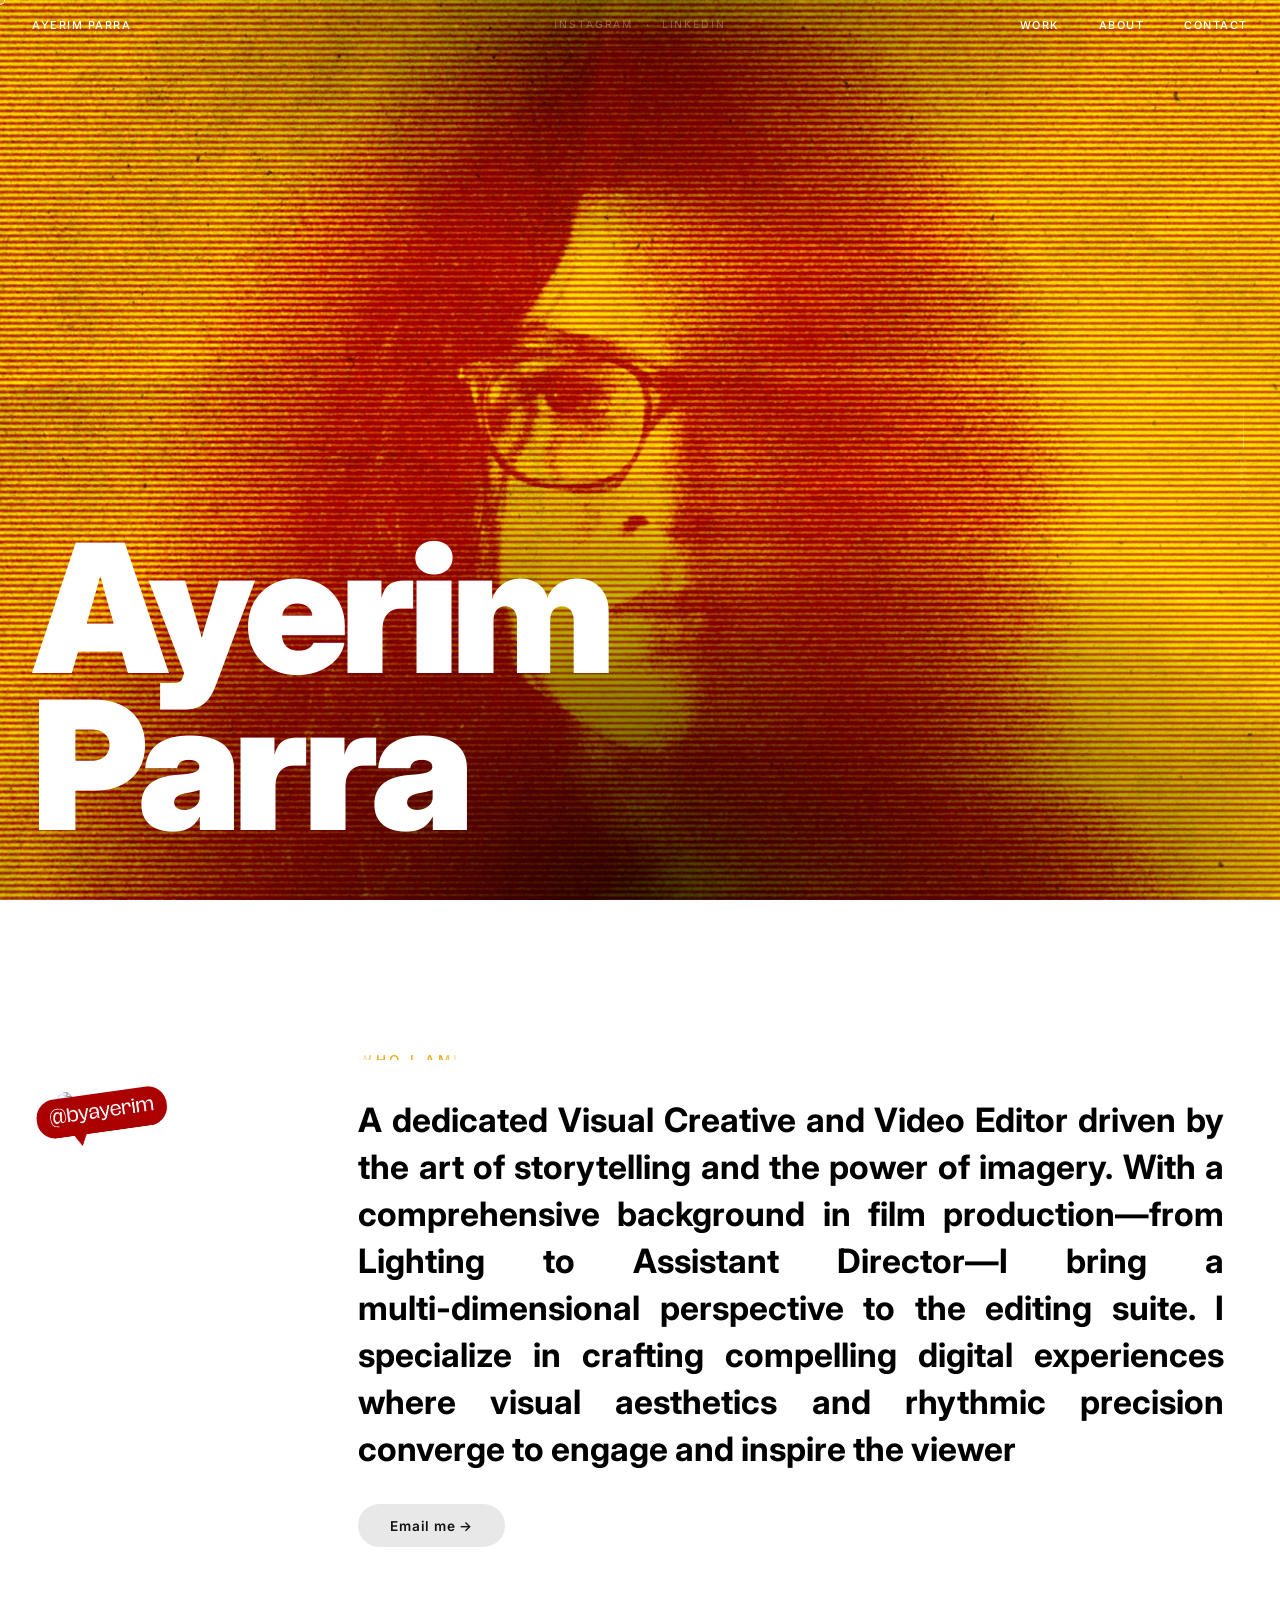
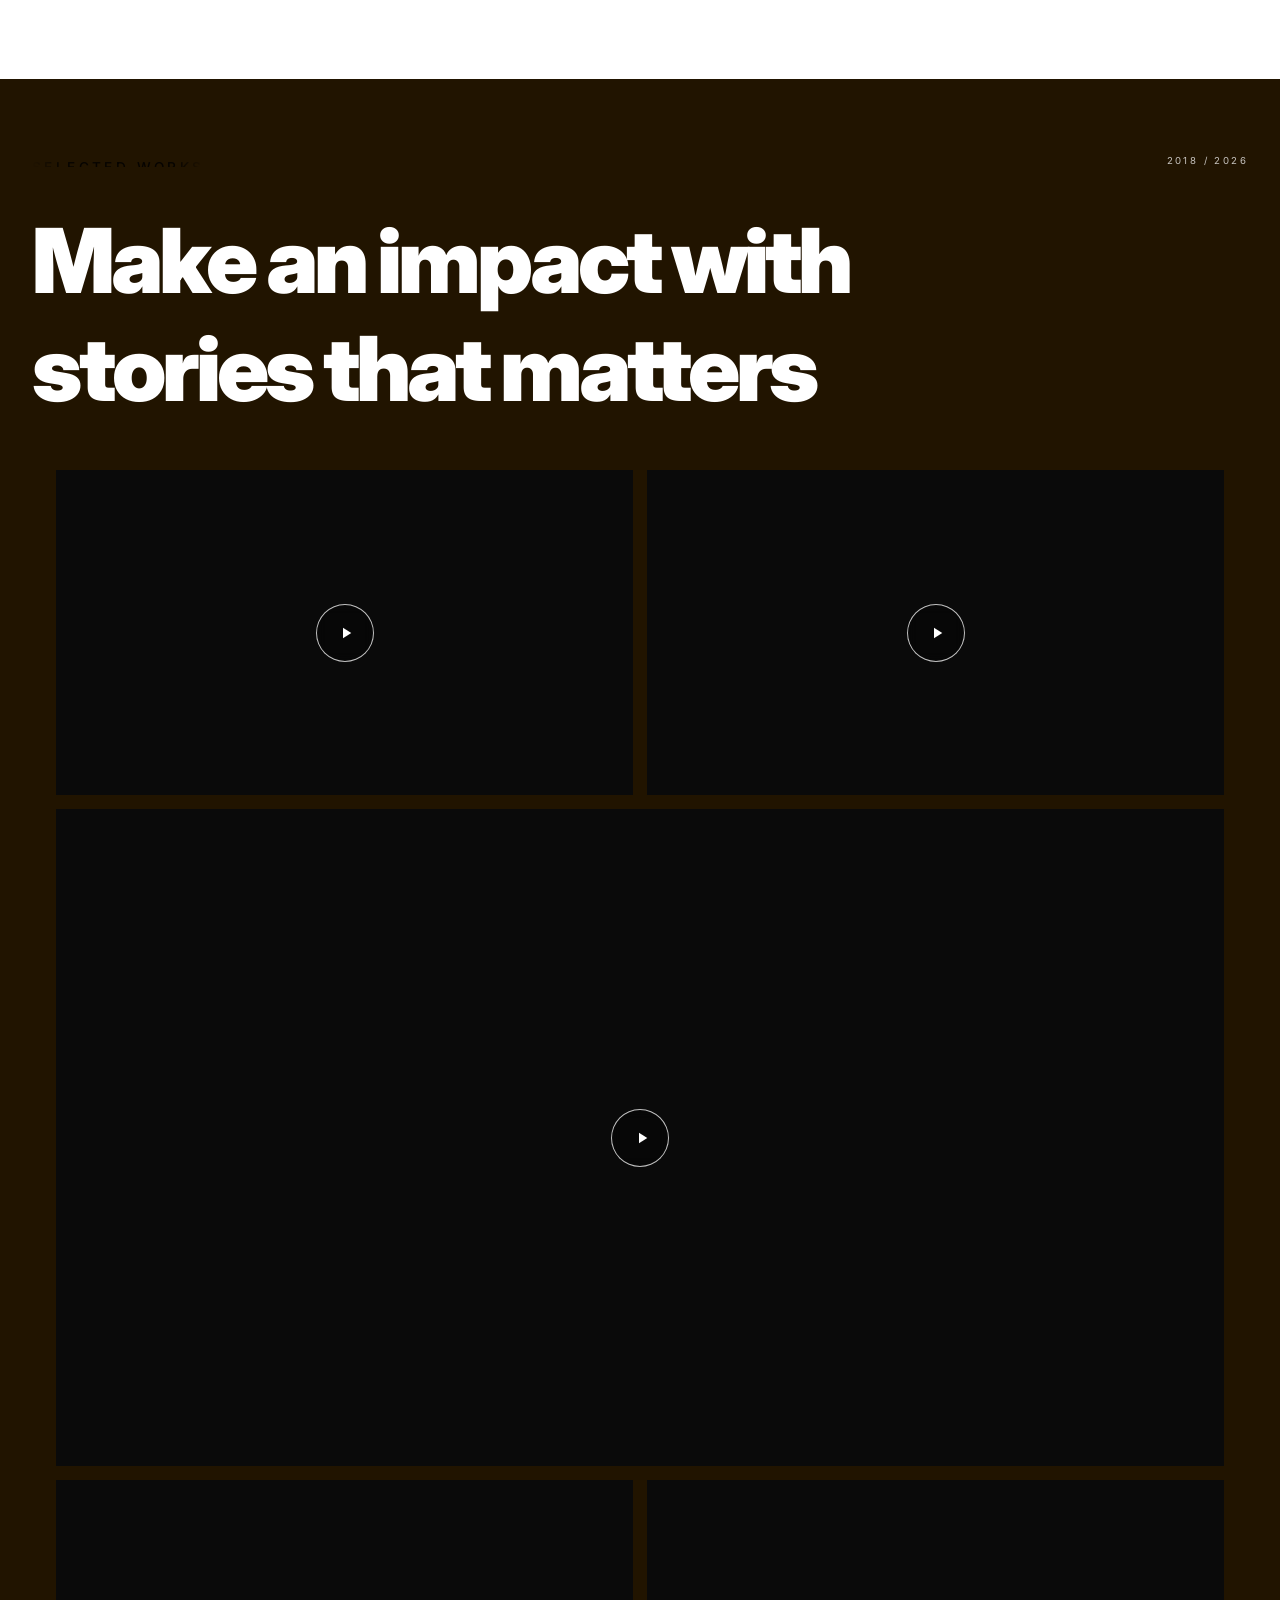
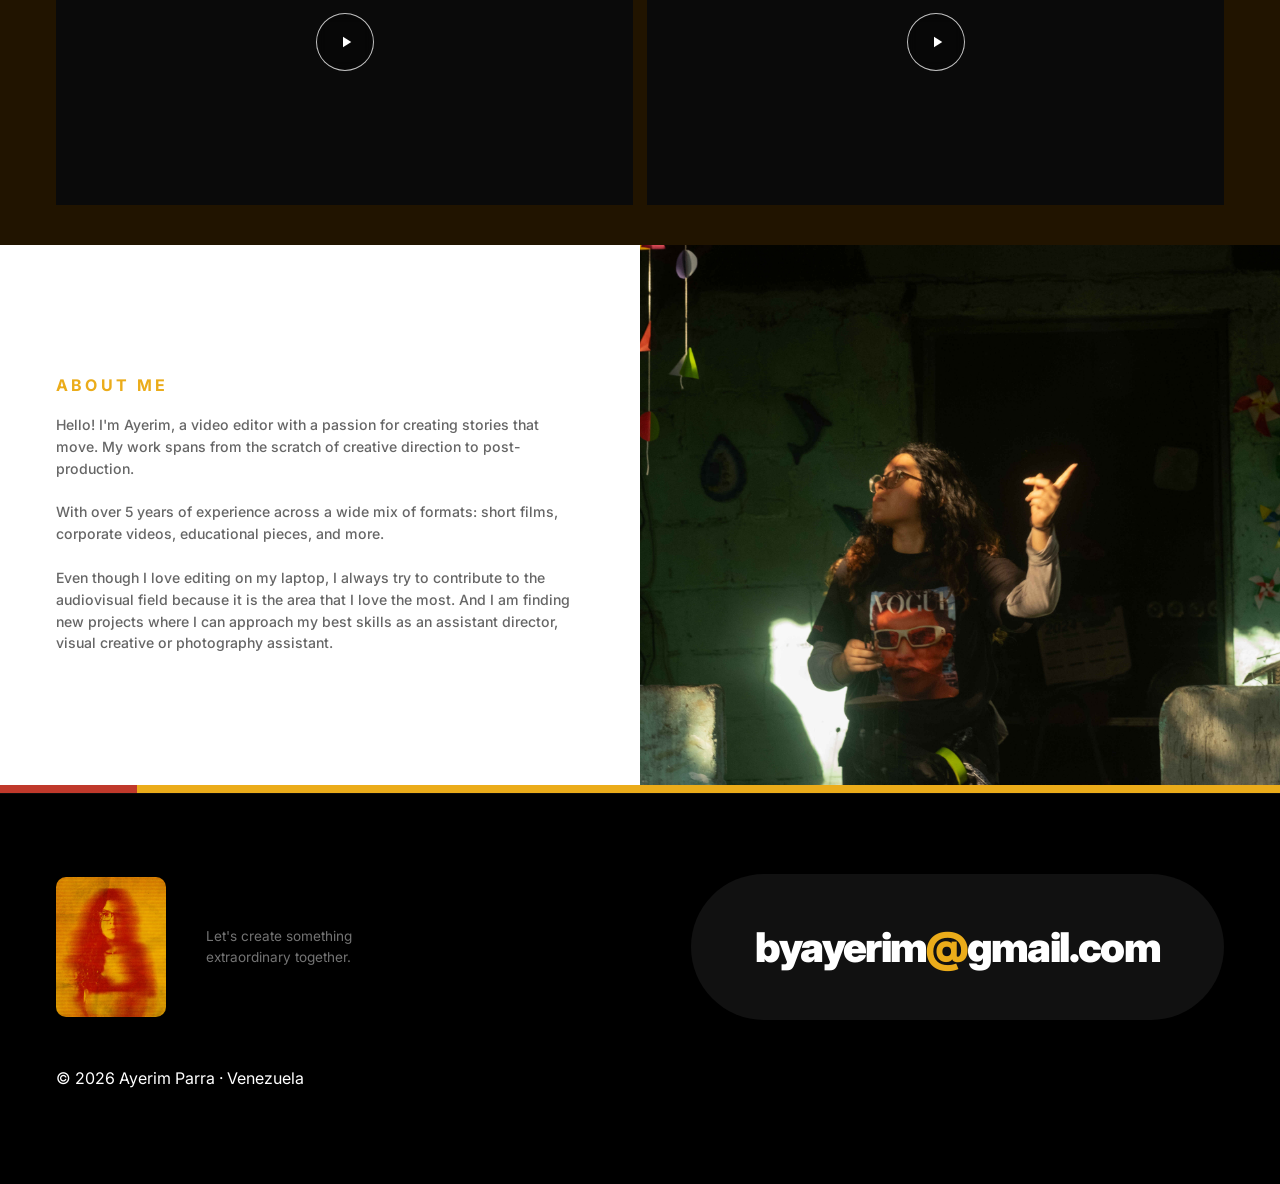
==== commit fef1970d: "about me changes" ====
--- a/index.html
+++ b/index.html
@@ -233,7 +233,7 @@
         </div>
         <div class="bio-slide">
           <p class="bio-slide-label">Skills</p>
-          <p class="bio-slide-body"><strong>Expertise:</strong><br>Production and Filming · Creative direction · Storytelling · Editing and Post-Production.<br><br><strong>Creative Tools:</strong><br>Photoshop, Premiere, After Effects, Illustrator.<br><br><strong>AI Tools:</strong><br>Nano Banana, Runway, Claude.</p>
+          <p class="bio-slide-body"><strong>Expertise</strong><br>Production and Filming.<br>Creative direction.<br>Storytelling.<br>Editing and Post-Production.<br><br><strong>Creative Tools</strong><br>Photoshop.<br>Premiere.<br>After Effects.<br>Illustrator.<br><br><strong>AI Tools</strong><br>Nano Banana.<br>Runway.<br>Claude.</p>
         </div>
         <div class="bio-slide">
           <p class="bio-slide-label">Content Creator</p>
--- a/assets/style.css
+++ b/assets/style.css
@@ -696,8 +696,8 @@
 .bio-slide.active { display: flex; }
 
 .bio-slide-label {
-  font-size: 0.65rem;
-  font-weight: 500;
+  font-size: 1rem;
+  font-weight: 700;
   letter-spacing: 0.2em;
   text-transform: uppercase;
   color: #ebac1a;
@@ -705,10 +705,11 @@
 
 .bio-slide-body {
   font-size: clamp(0.82rem, 1.1vw, 1.05rem);
-  font-weight: 600;
-  color: #000;
+  font-weight: 500;
+  color: #666;
   line-height: 1.55;
 }
+.bio-slide-body strong { font-weight: 700; color: #444; }
 
 /* Barra de progreso tipo YouTube */
 .bio-progress {
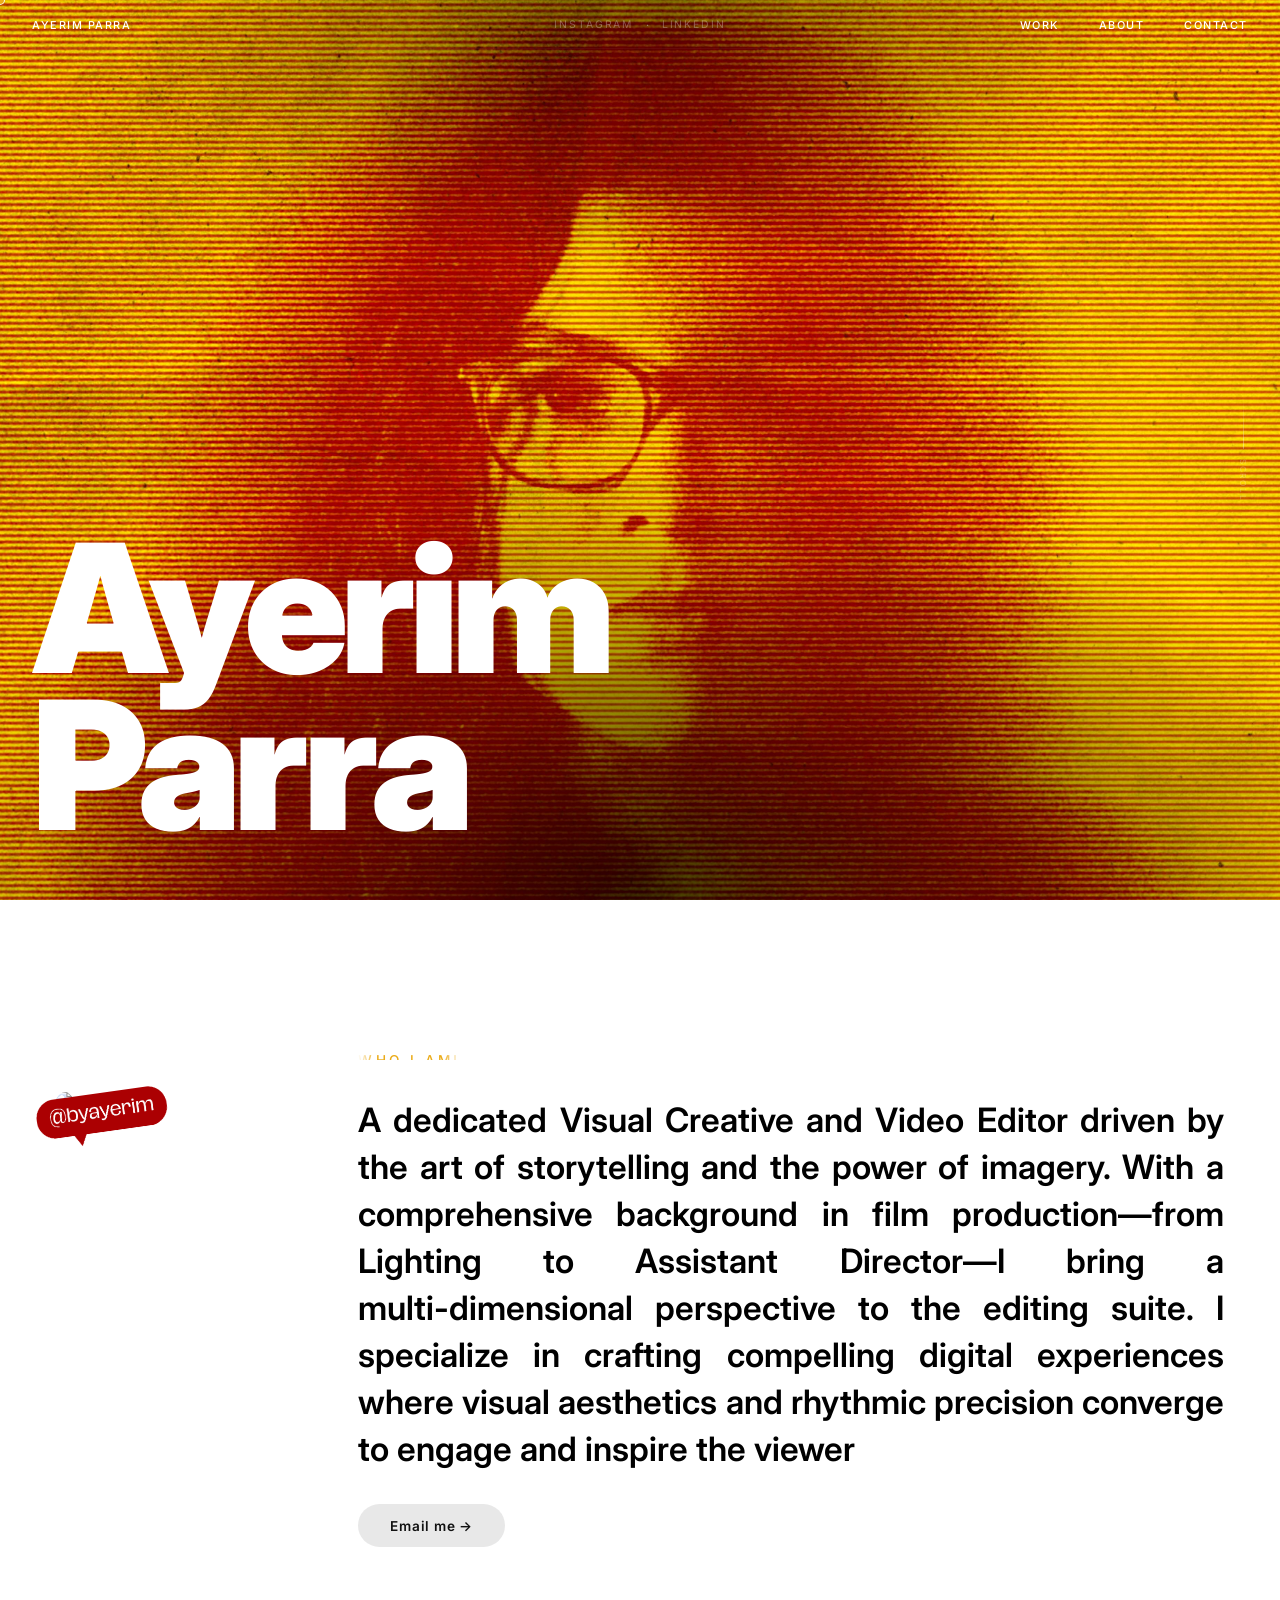
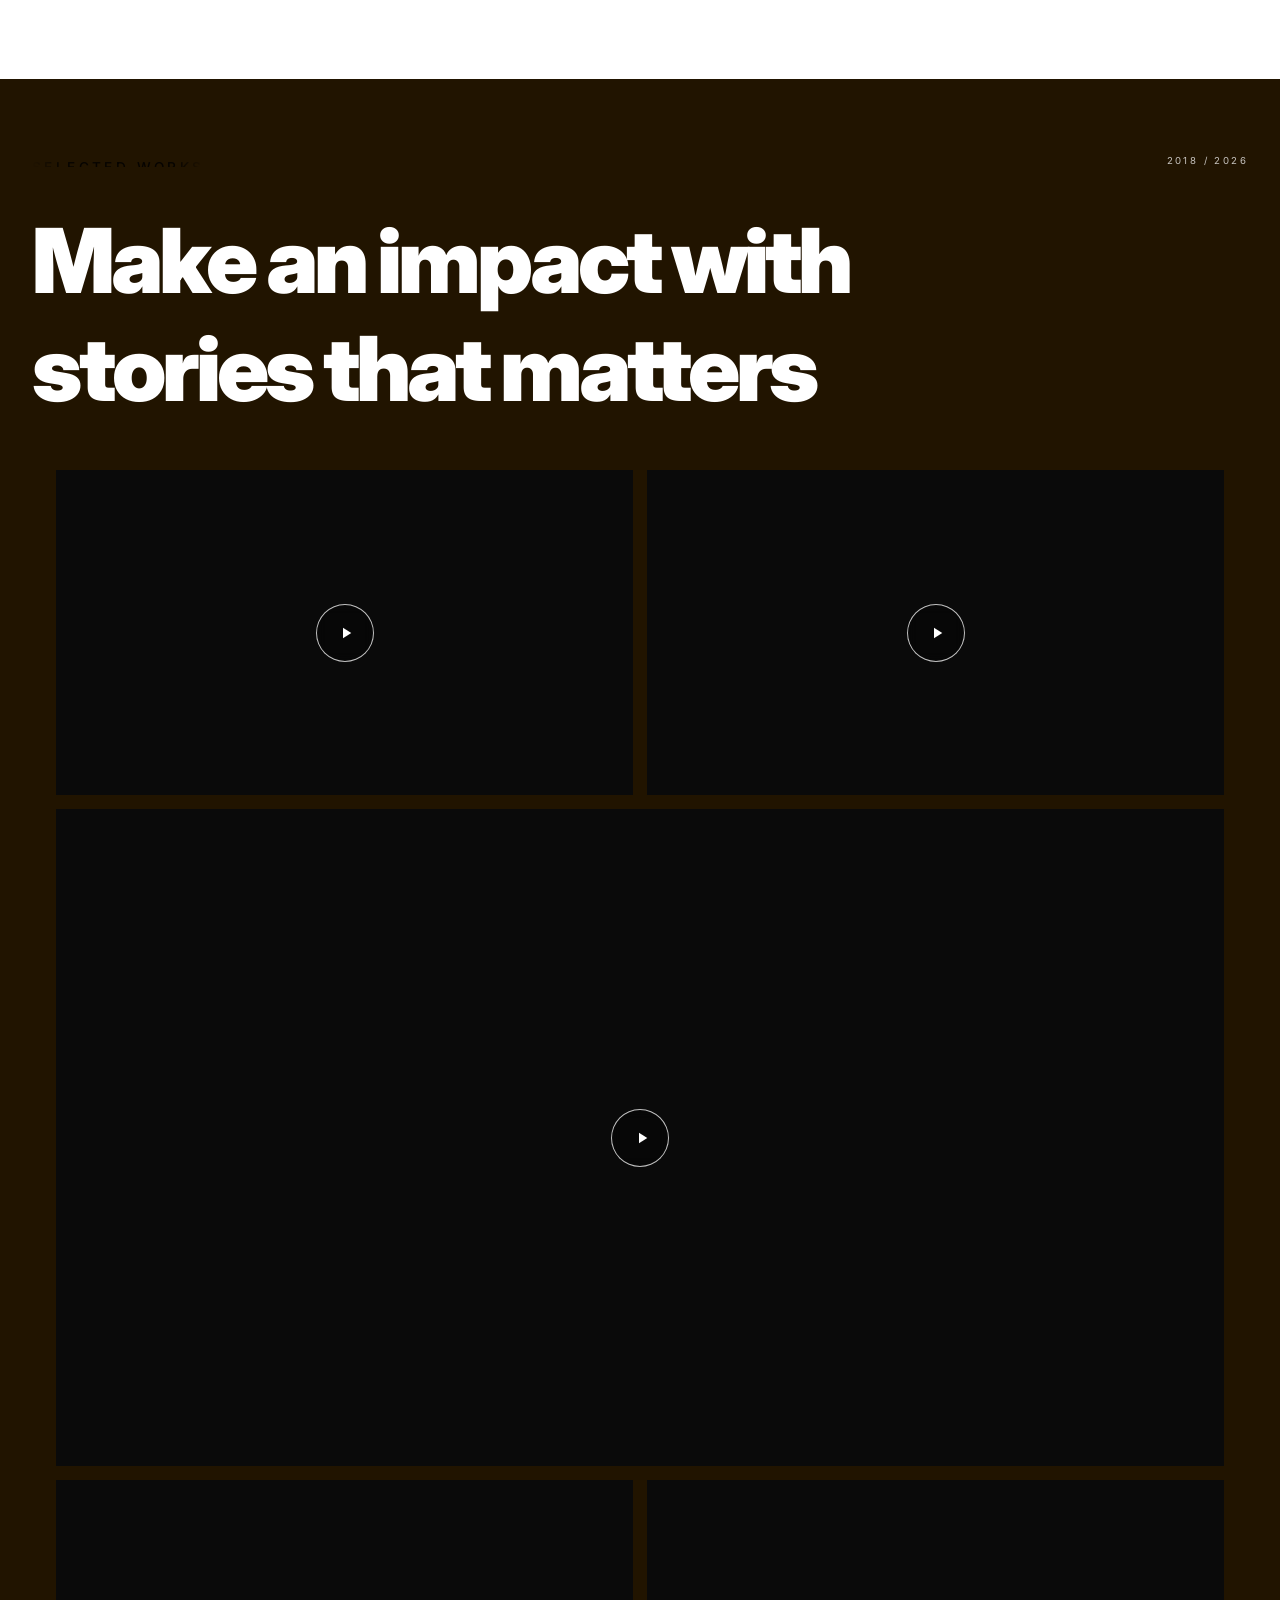
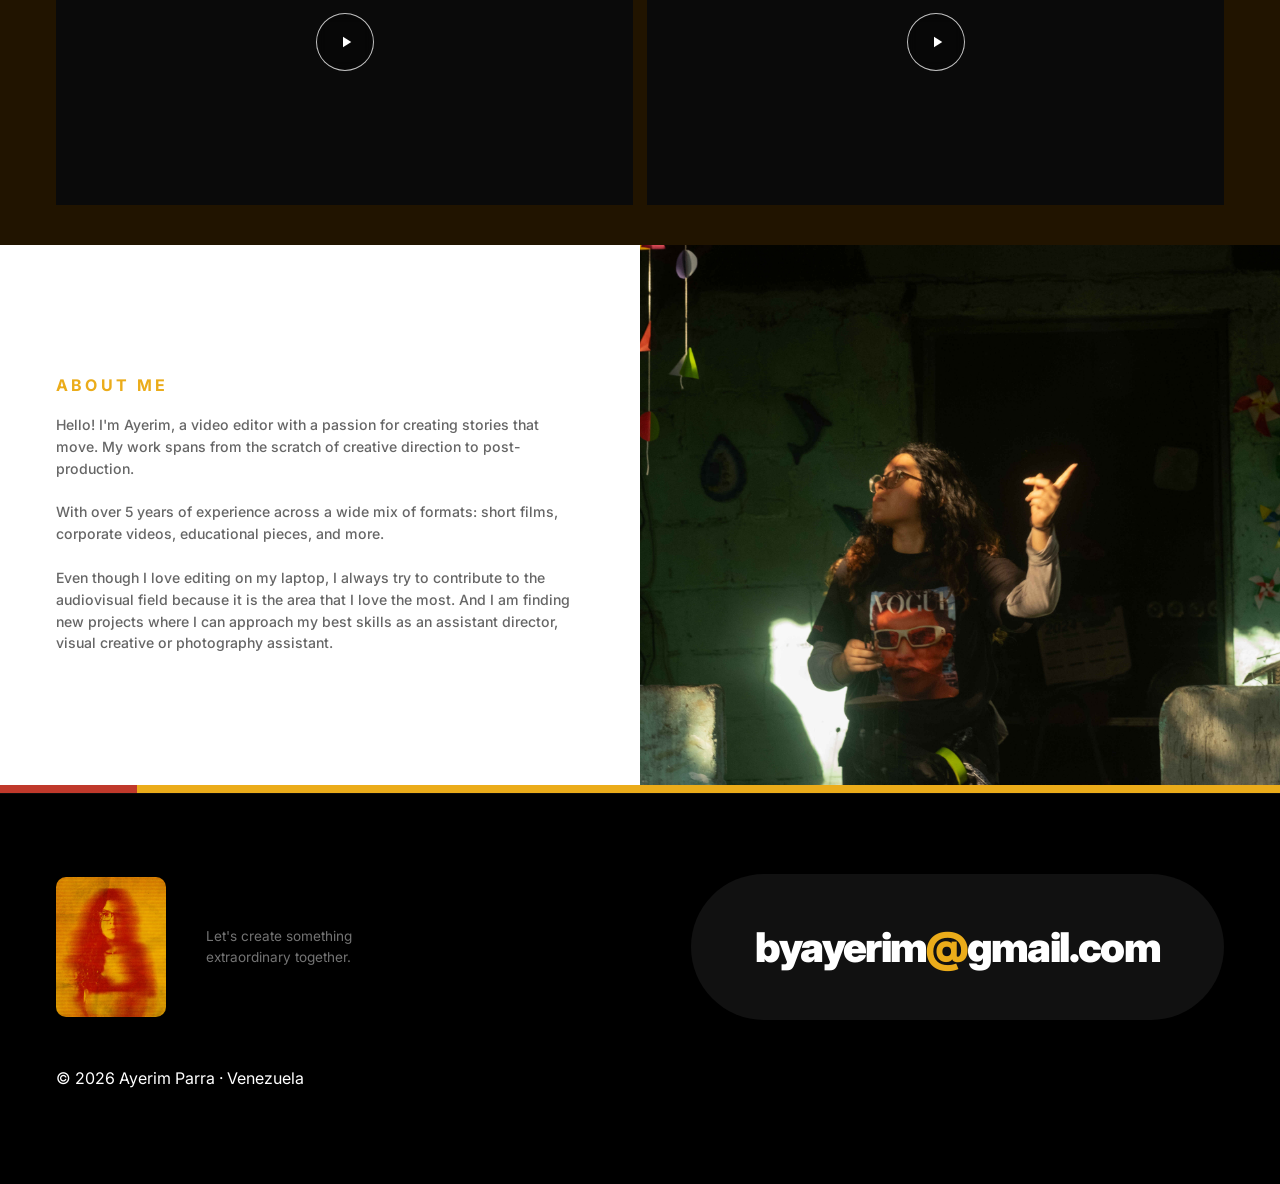
==== commit 903a8a43: "diapositiva 2 columnas" ====
--- a/index.html
+++ b/index.html
@@ -233,7 +233,15 @@
         </div>
         <div class="bio-slide">
           <p class="bio-slide-label">Skills</p>
-          <p class="bio-slide-body"><strong>Expertise</strong><br>Production and Filming.<br>Creative direction.<br>Storytelling.<br>Editing and Post-Production.<br><br><strong>Creative Tools</strong><br>Photoshop.<br>Premiere.<br>After Effects.<br>Illustrator.<br><br><strong>AI Tools</strong><br>Nano Banana.<br>Runway.<br>Claude.</p>
+          <div class="skills-grid">
+            <div class="skills-col">
+              <p class="bio-slide-body"><strong>Expertise</strong><br>Production and Filming.<br>Creative direction.<br>Storytelling.<br>Editing and Post-Production.</p>
+              <p class="bio-slide-body"><strong>AI Tools</strong><br>Nano Banana.<br>Runway.<br>Claude.</p>
+            </div>
+            <div class="skills-col">
+              <p class="bio-slide-body"><strong>Creative Tools</strong><br>Photoshop.<br>Premiere.<br>After Effects.<br>Illustrator.</p>
+            </div>
+          </div>
         </div>
         <div class="bio-slide">
           <p class="bio-slide-label">Content Creator</p>
--- a/assets/style.css
+++ b/assets/style.css
@@ -605,7 +605,7 @@
 .about-body {
   font-family: 'Inter', sans-serif;
   font-size: clamp(1.3rem, 2.8vw, 2.1rem);
-  font-weight: 700;
+  font-weight: 600;
   color: #000;
   line-height: 1.4;
   text-align: justify;
@@ -711,6 +711,16 @@
 }
 .bio-slide-body strong { font-weight: 700; color: #444; }
 
+.skills-grid {
+  display: flex;
+  gap: 2.5rem;
+}
+.skills-col {
+  display: flex;
+  flex-direction: column;
+  gap: 1.2rem;
+}
+
 /* Barra de progreso tipo YouTube */
 .bio-progress {
   width: 100%;
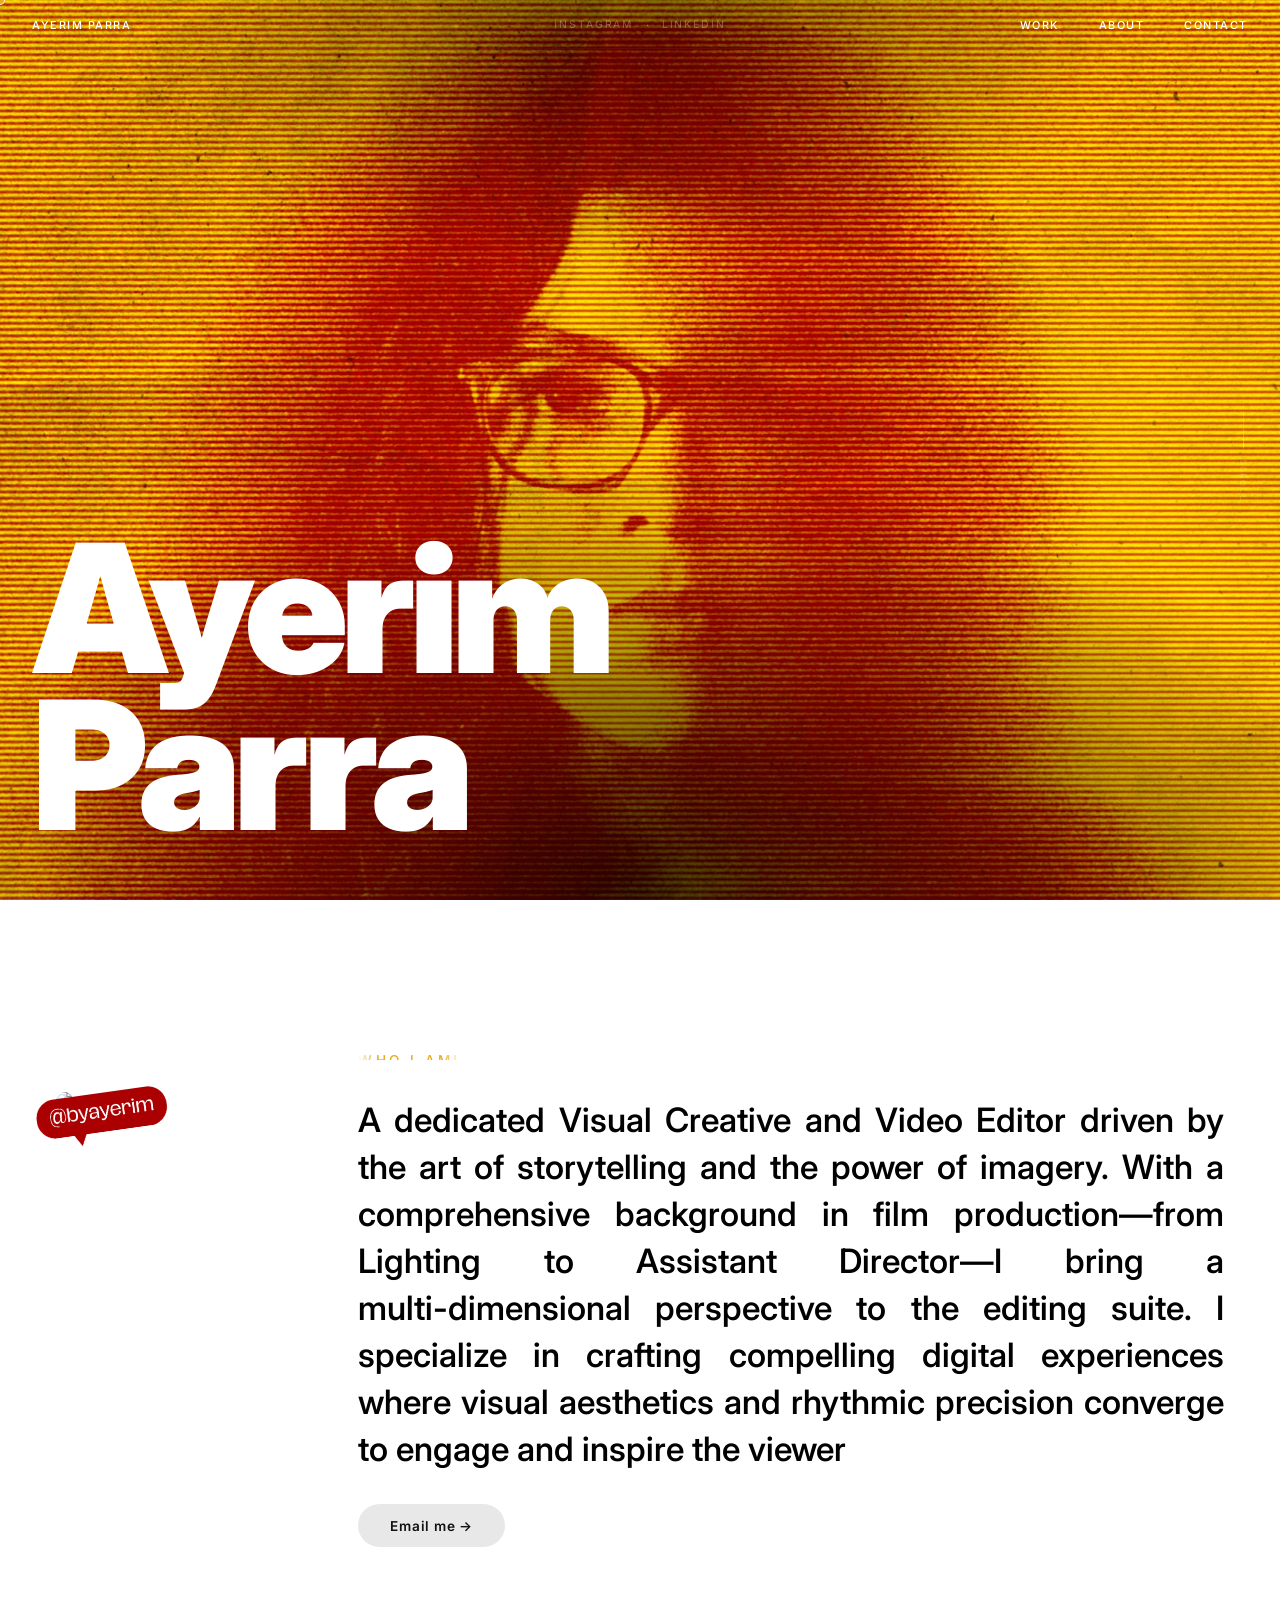
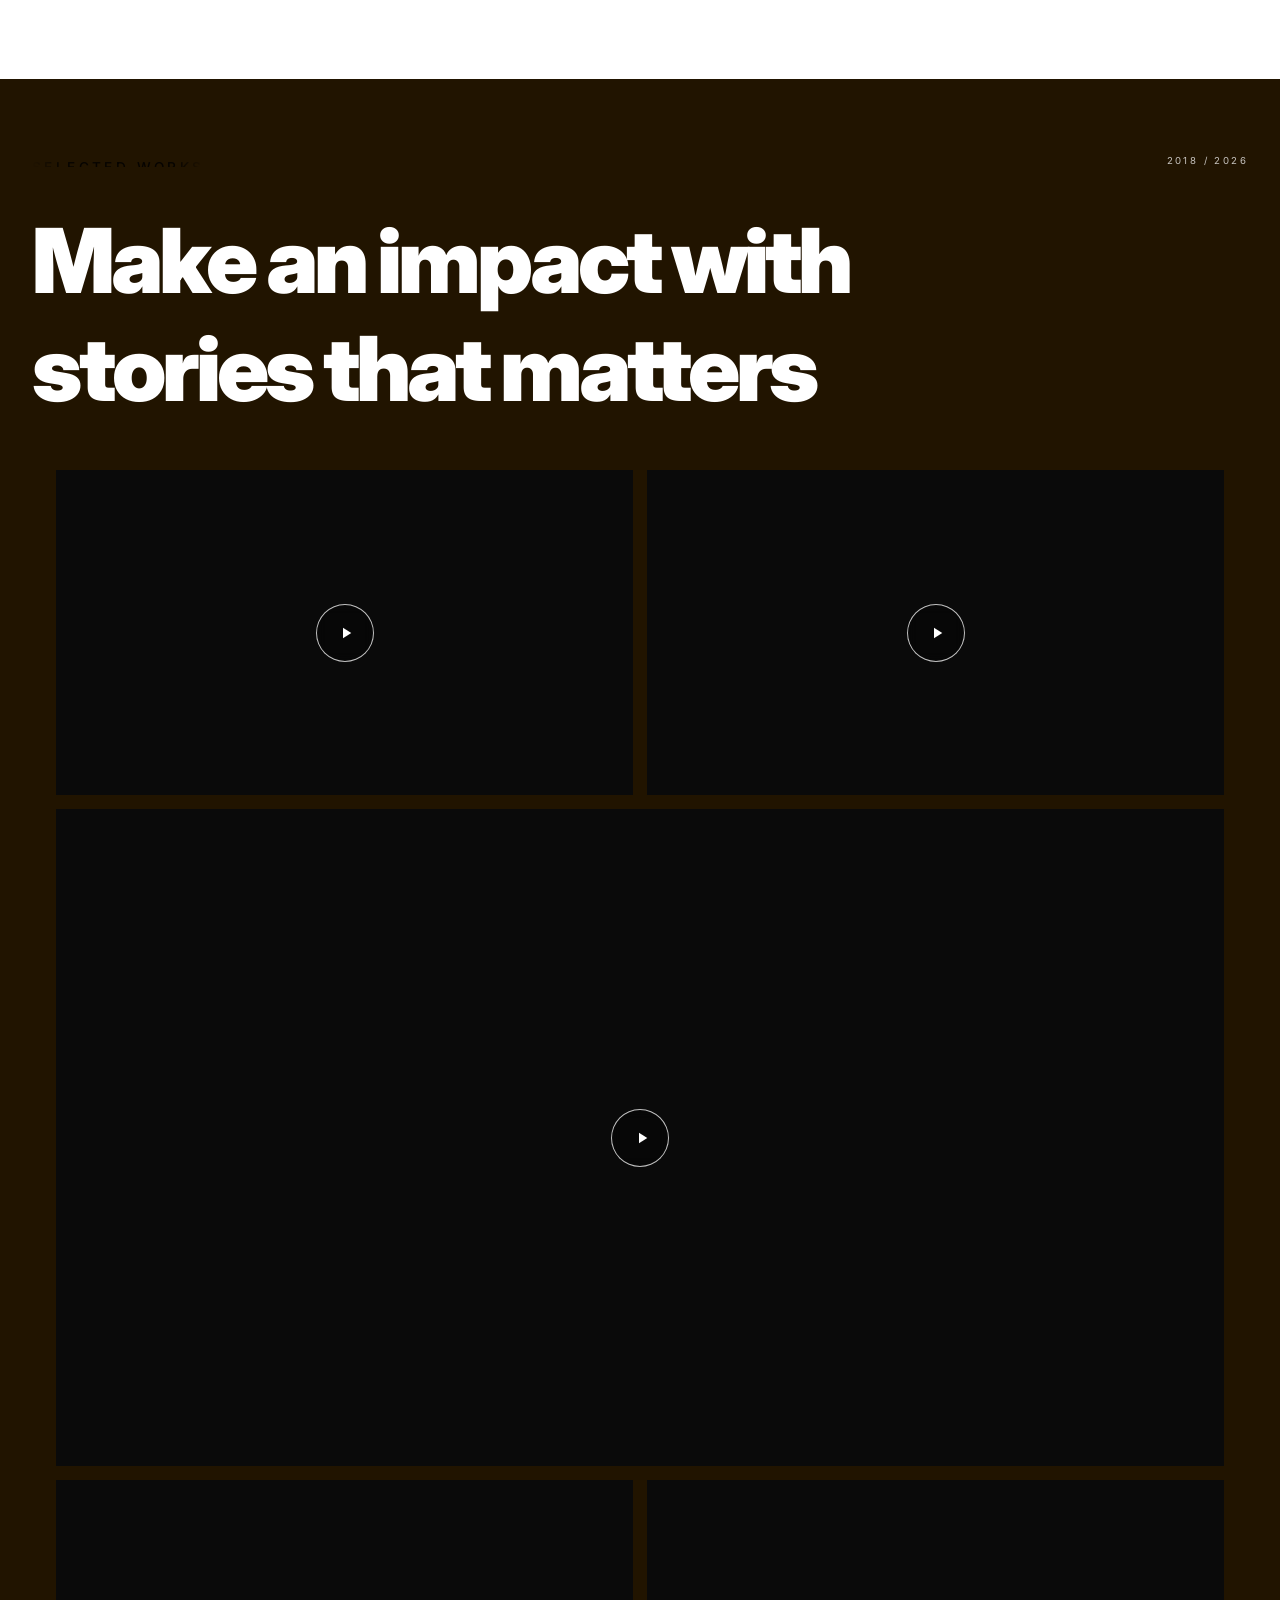
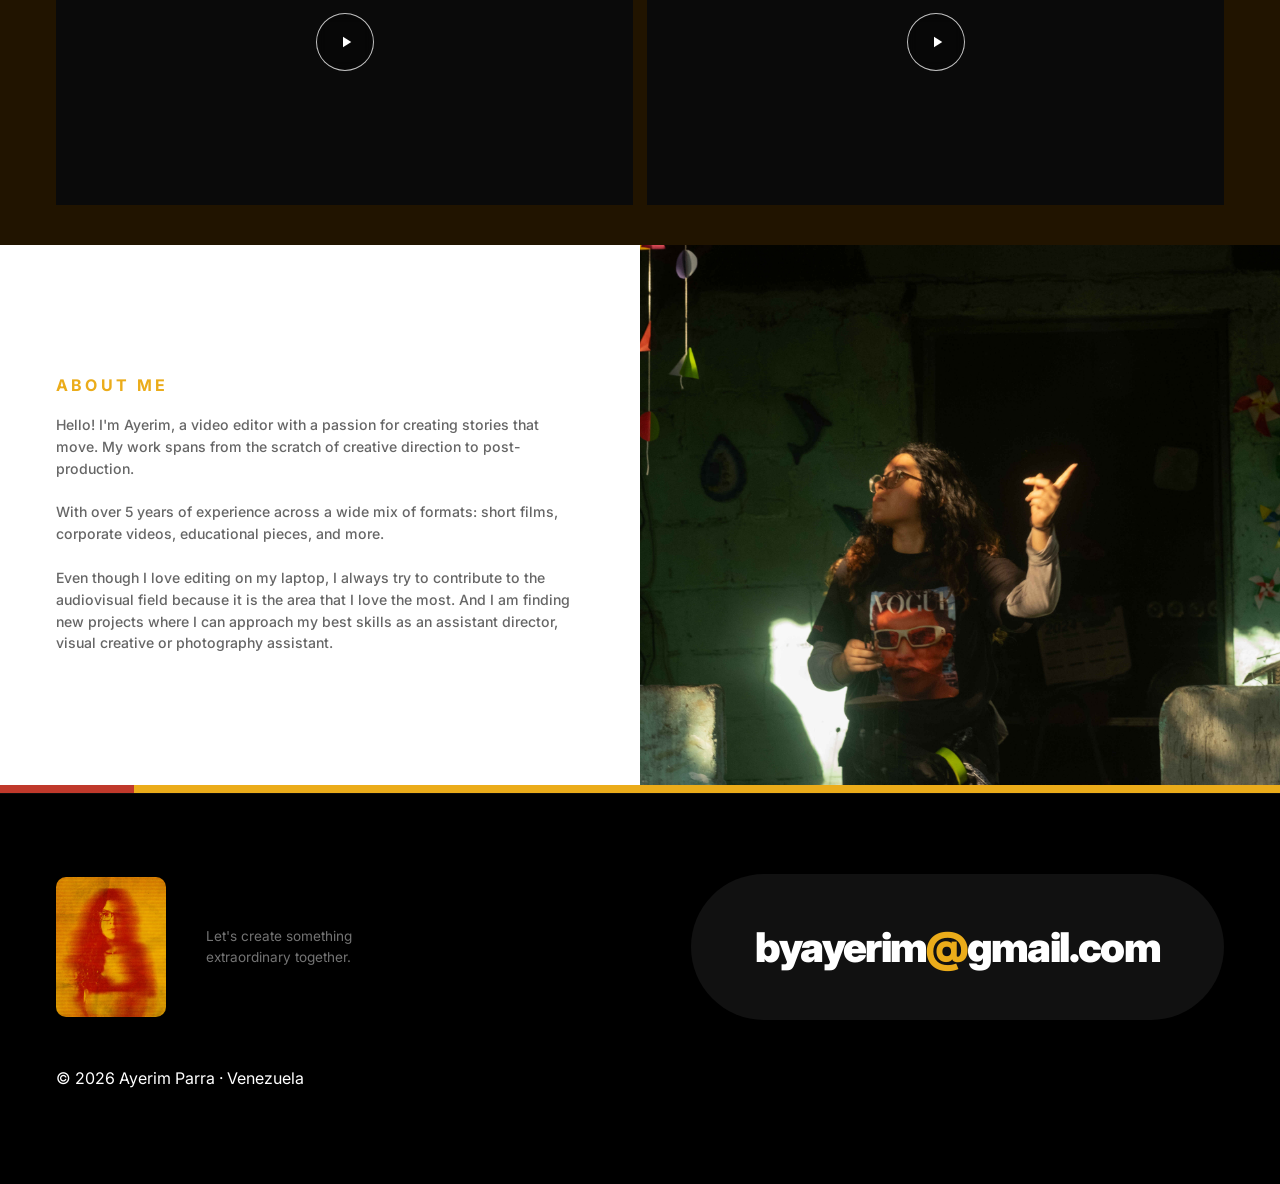
==== commit 1e872bab: "pause slide" ====
--- a/index.html
+++ b/index.html
@@ -130,7 +130,7 @@
         </div>
         <div class="card-overlay">
           <div class="card-meta">
-            <p class="card-cat">Shortfilm</p>
+            <p class="card-cat">Short Film</p>
             <p class="card-title">Mireyita</p>
             <div class="card-role-row">
               <span class="card-role">Camera operator and puller</span>
@@ -190,7 +190,7 @@
         </div>
         <div class="card-overlay">
           <div class="card-meta">
-            <p class="card-cat">Shortfilm</p>
+            <p class="card-cat">Short Film</p>
             <p class="card-title">Lazos</p>
             <div class="card-role-row">
               <span class="card-role">Assistant director</span>
@@ -236,16 +236,26 @@
           <div class="skills-grid">
             <div class="skills-col">
               <p class="bio-slide-body"><strong>Expertise</strong><br>Production and Filming.<br>Creative direction.<br>Storytelling.<br>Editing and Post-Production.</p>
-              <p class="bio-slide-body"><strong>AI Tools</strong><br>Nano Banana.<br>Runway.<br>Claude.</p>
             </div>
             <div class="skills-col">
               <p class="bio-slide-body"><strong>Creative Tools</strong><br>Photoshop.<br>Premiere.<br>After Effects.<br>Illustrator.</p>
             </div>
+            <div class="skills-col">
+              <p class="bio-slide-body"><strong>AI Tools</strong><br>Nano Banana.<br>Runway.<br>Claude.</p>
+            </div>
           </div>
         </div>
         <div class="bio-slide">
-          <p class="bio-slide-label">Content Creator</p>
-          <p class="bio-slide-body">From corporate productions to documentaries and short films, Ayerim adapts her visual language to the message each project needs to communicate.</p>
+          <p class="bio-slide-label">Film Production</p>
+          <p class="bio-slide-body">
+            Papagayo (2024) — <strong>Art Assistant</strong><br>
+            Mireyita (2022) — <strong>Camera Operator and Puller</strong><br>
+            Lazos (2018) — <strong>Assistant Director</strong><br>
+            Desfragmentados (2018) — <strong>Assistant Director</strong><br>
+            La Mano (2018) — <strong>Assistant Director of Photography</strong><br>
+            La Despedida (2016) — <strong>Still Photographer</strong><br>
+            Belleza Tipo A (2016) — <strong>Still Photographer</strong>
+          </p>
         </div>
       </div>
 
--- a/assets/style.css
+++ b/assets/style.css
@@ -605,7 +605,7 @@
 .about-body {
   font-family: 'Inter', sans-serif;
   font-size: clamp(1.3rem, 2.8vw, 2.1rem);
-  font-weight: 600;
+  font-weight: 550;
   color: #000;
   line-height: 1.4;
   text-align: justify;
@@ -712,8 +712,10 @@
 .bio-slide-body strong { font-weight: 700; color: #444; }
 
 .skills-grid {
-  display: flex;
-  gap: 2.5rem;
+  display: grid;
+  grid-template-columns: 1fr 1fr 1fr;
+  width: 100%;
+  gap: 1rem;
 }
 .skills-col {
   display: flex;
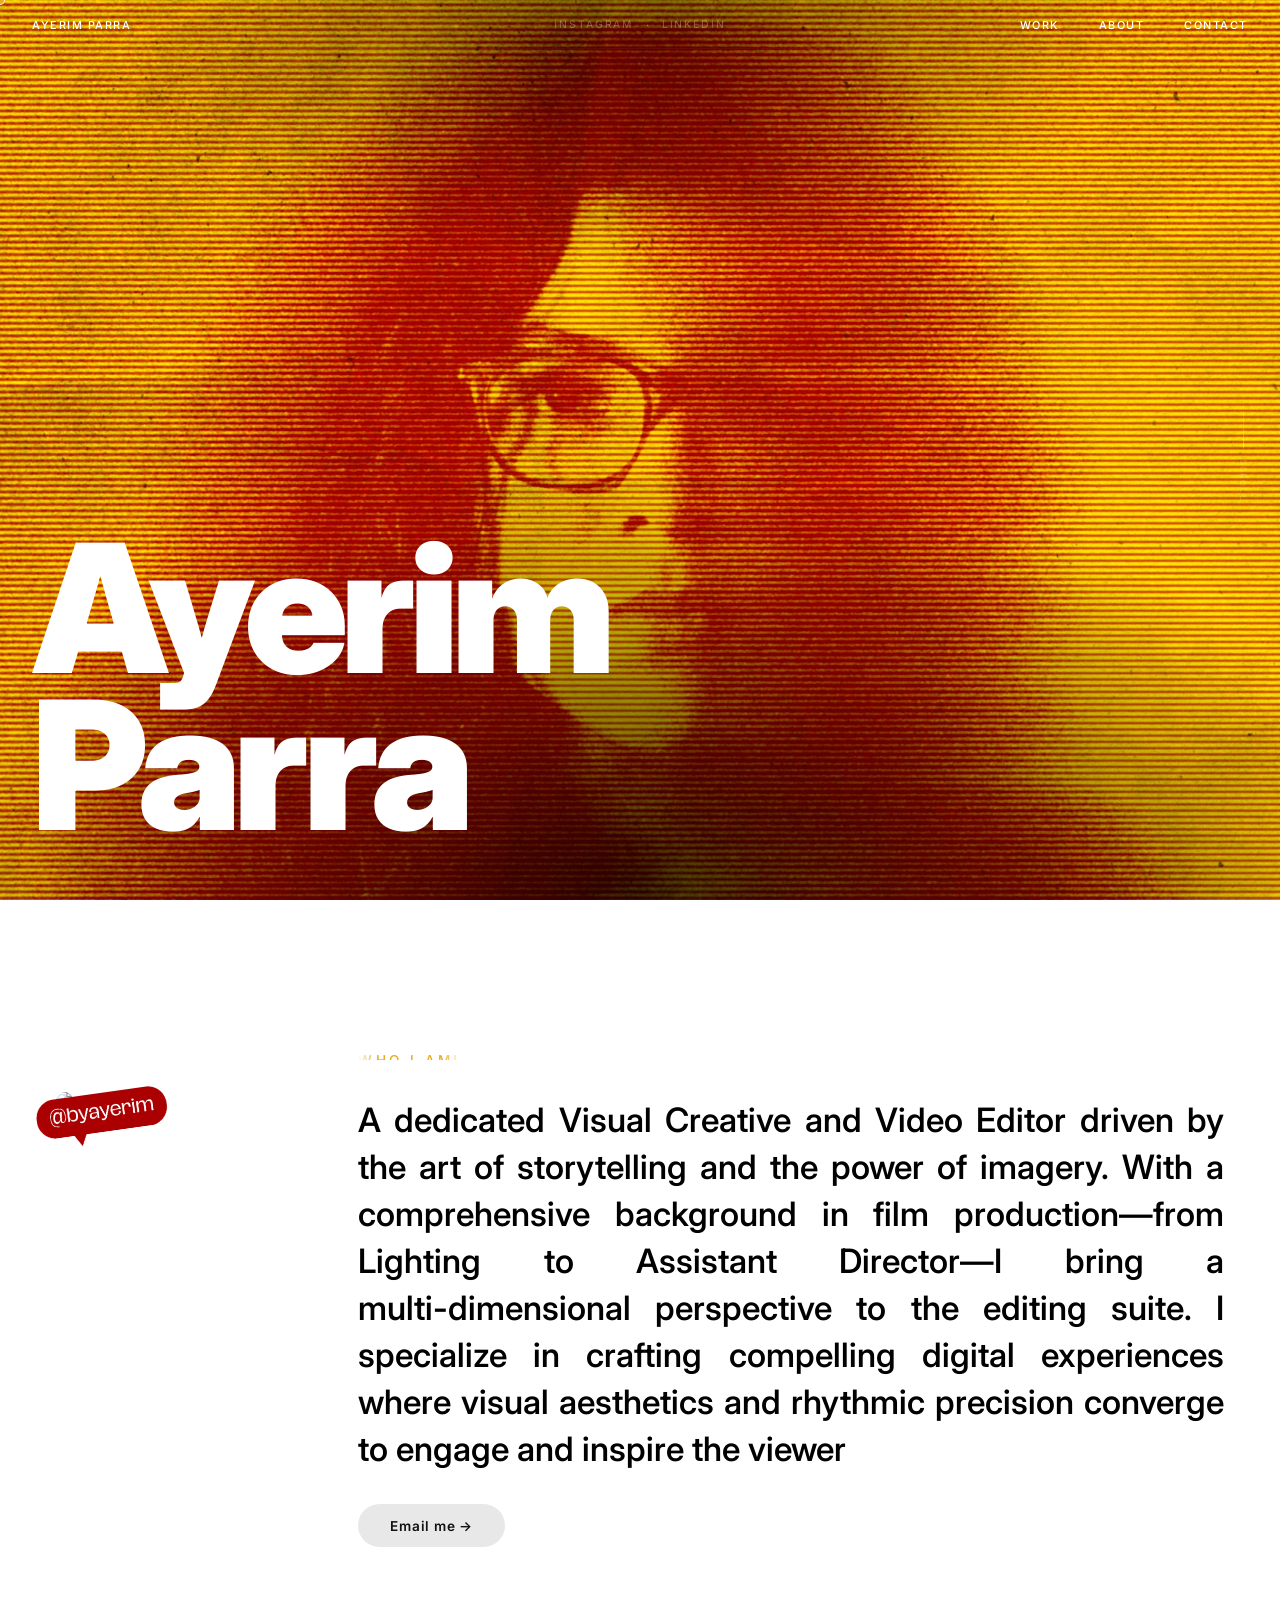
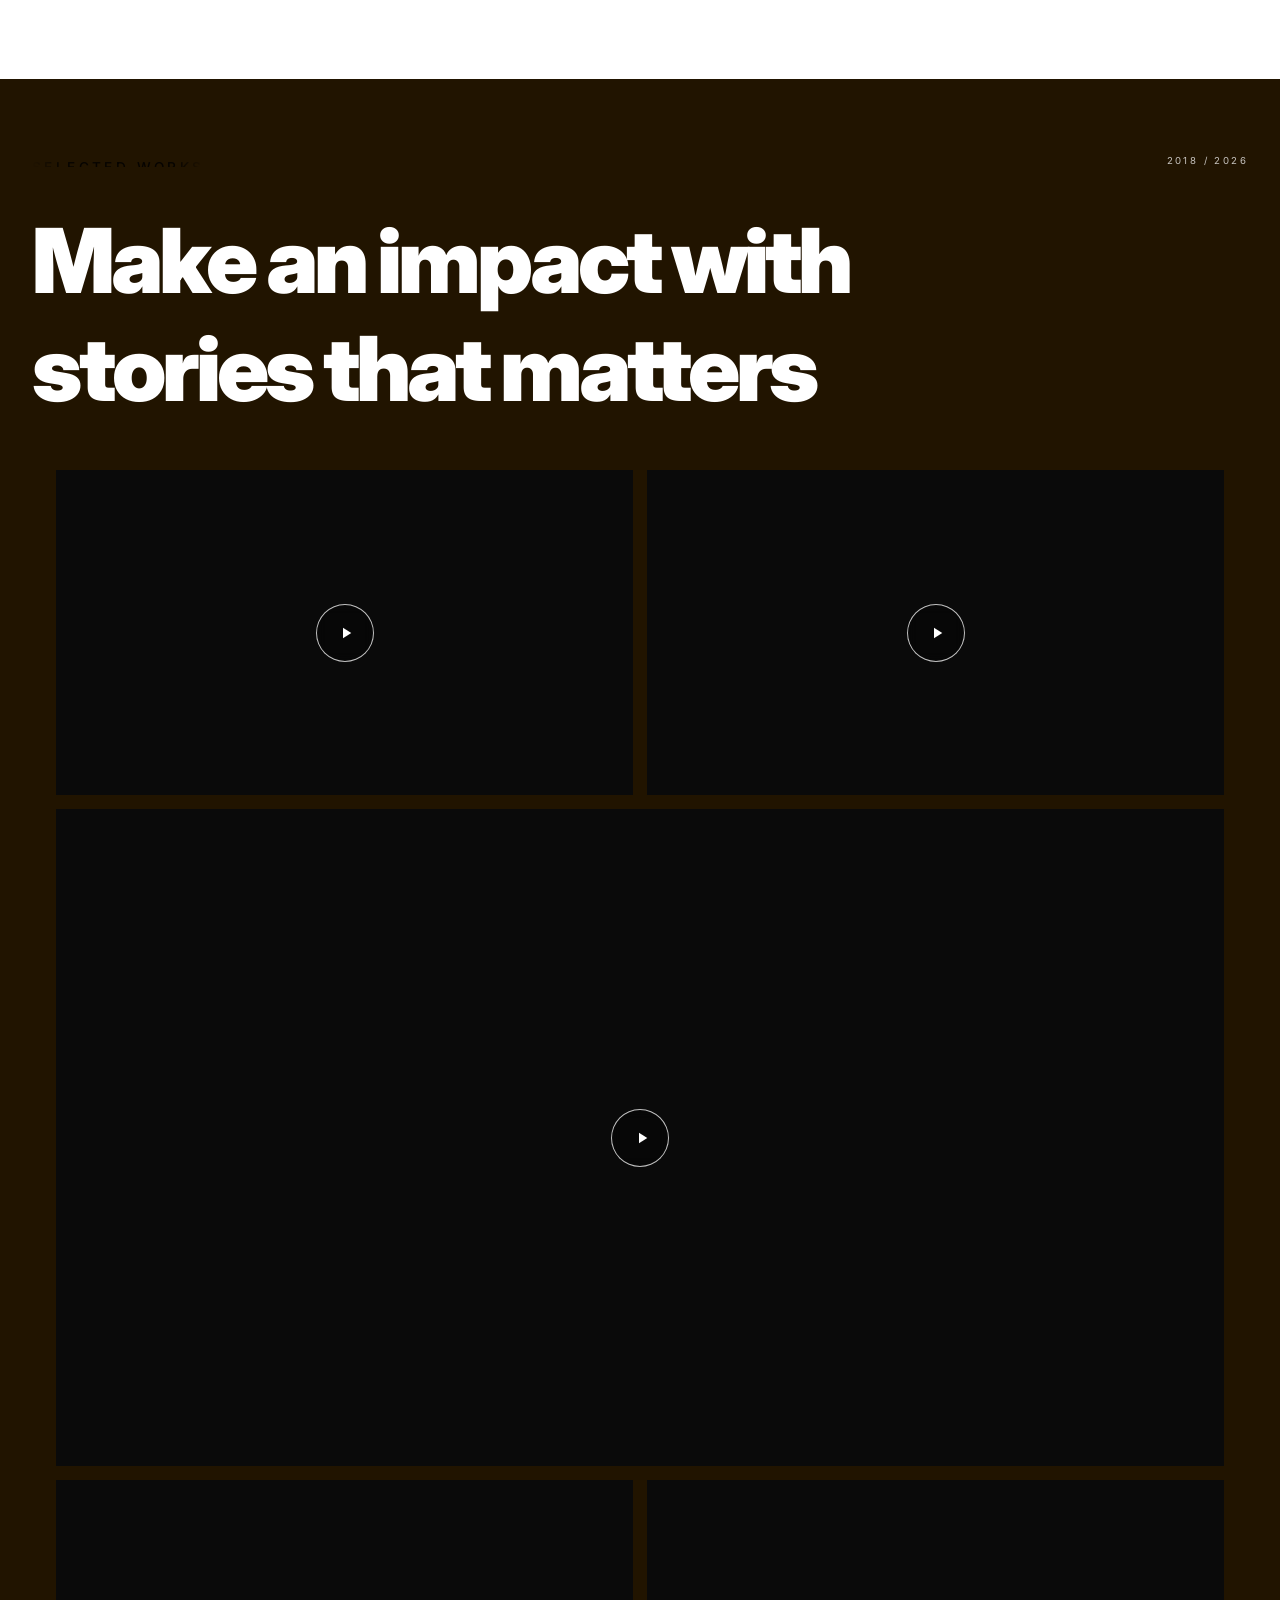
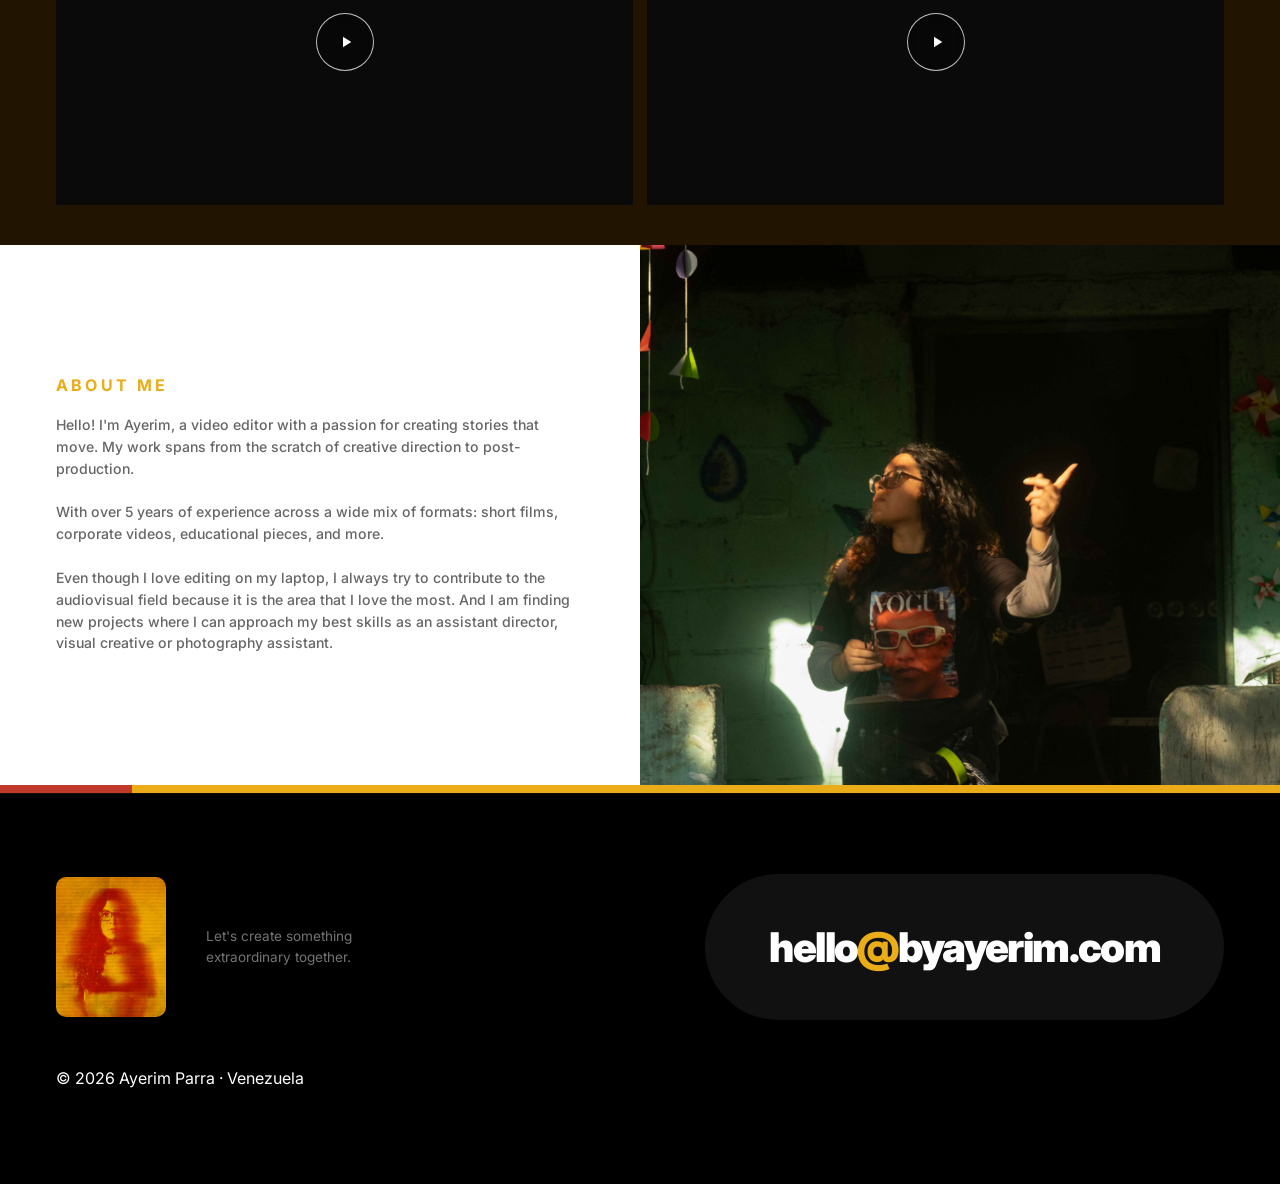
==== commit 338d19c0: "Update index.html" ====
--- a/index.html
+++ b/index.html
@@ -22,9 +22,9 @@
   <nav>
     <a class="nav-logo" href="#">Ayerim Parra</a>
     <div class="social-row nav-social">
-      <a href="#" target="_blank" rel="noopener">Instagram</a>
+      <a href="https://www.instagram.com/byayerim/" target="_blank" rel="noopener">Instagram</a>
       <span class="social-sep">·</span>
-      <a href="#" target="_blank" rel="noopener">LinkedIn</a>
+      <a href="https://www.linkedin.com/in/ayerim-parra/" target="_blank" rel="noopener">LinkedIn</a>
     </div>
     <div class="nav-right">
       <a href="#trabajo">Work</a>
@@ -88,7 +88,7 @@
           suite. I specialize in crafting compelling digital experiences where visual
           aesthetics and rhythmic precision converge to engage and inspire the viewer
         </p>
-        <a class="about-email-btn" href="mailto:byayerim@gmail.com"><span>Email me →</span></a>
+        <a class="about-email-btn" href="mailto:hello@byayerim.com"><span>Email me →</span></a>
       </div>
 
     </div>
@@ -211,7 +211,7 @@
         <div class="card-overlay">
           <div class="card-meta">
             <p class="card-cat">Content Creation</p>
-            <p class="card-title">48 Horas Sin Suministros en Suiza</p>
+            <p class="card-title">48 horas sin suministros en Suiza</p>
             <div class="card-role-row">
               <span class="card-role">Video Editor</span>
               <span class="card-year">2026</span>
@@ -283,8 +283,8 @@
     <div class="contact-layout">
       <img class="contact-photo" src="assets/img/about-photo.jpg" alt="Ayerim Parra" />
       <p class="contact-tagline">Let's create something<br>extraordinary together.</p>
-      <a class="contact-pill" href="mailto:byayerim@gmail.com">
-        <span>byayerim<span class="at">@</span>gmail.com</span>
+      <a class="contact-pill" href="mailto:hello@byayerim.com">
+        <span>hello<span class="at">@</span>byayerim.com</span>
       </a>
     </div>
 
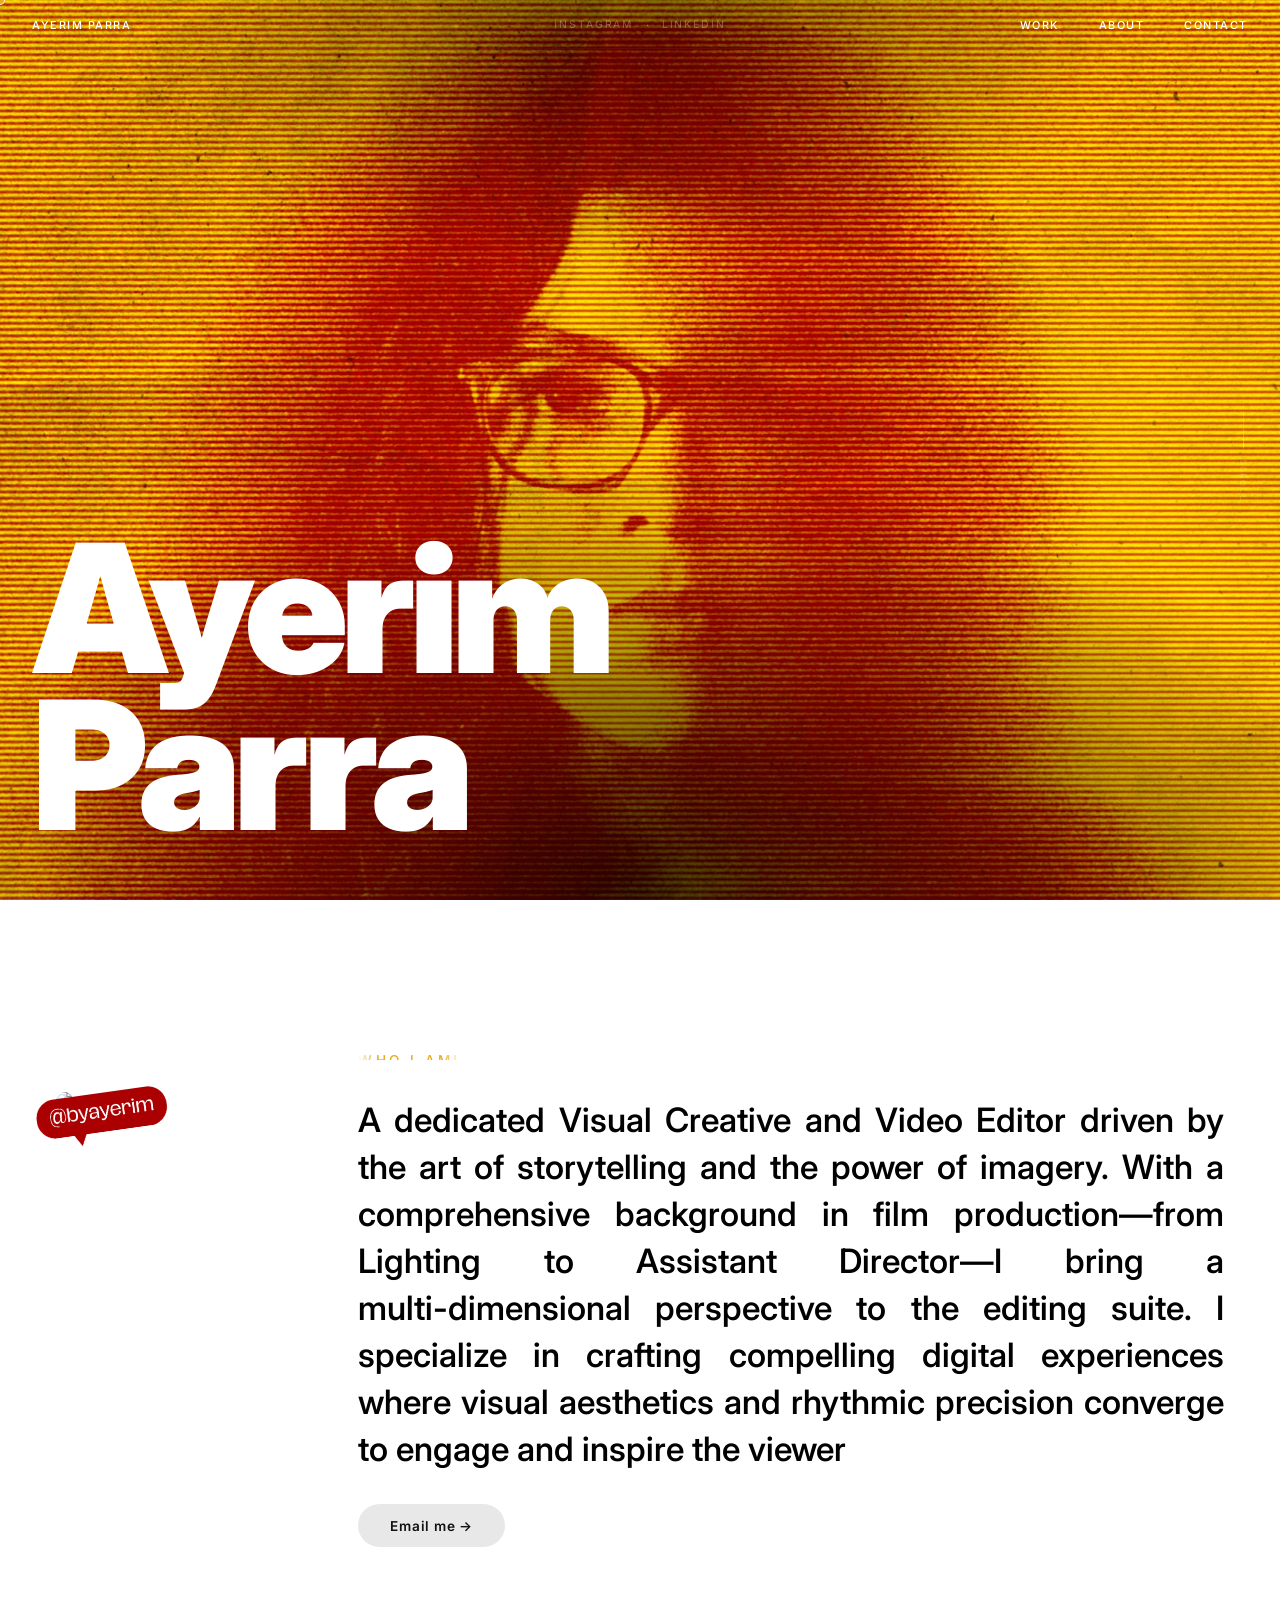
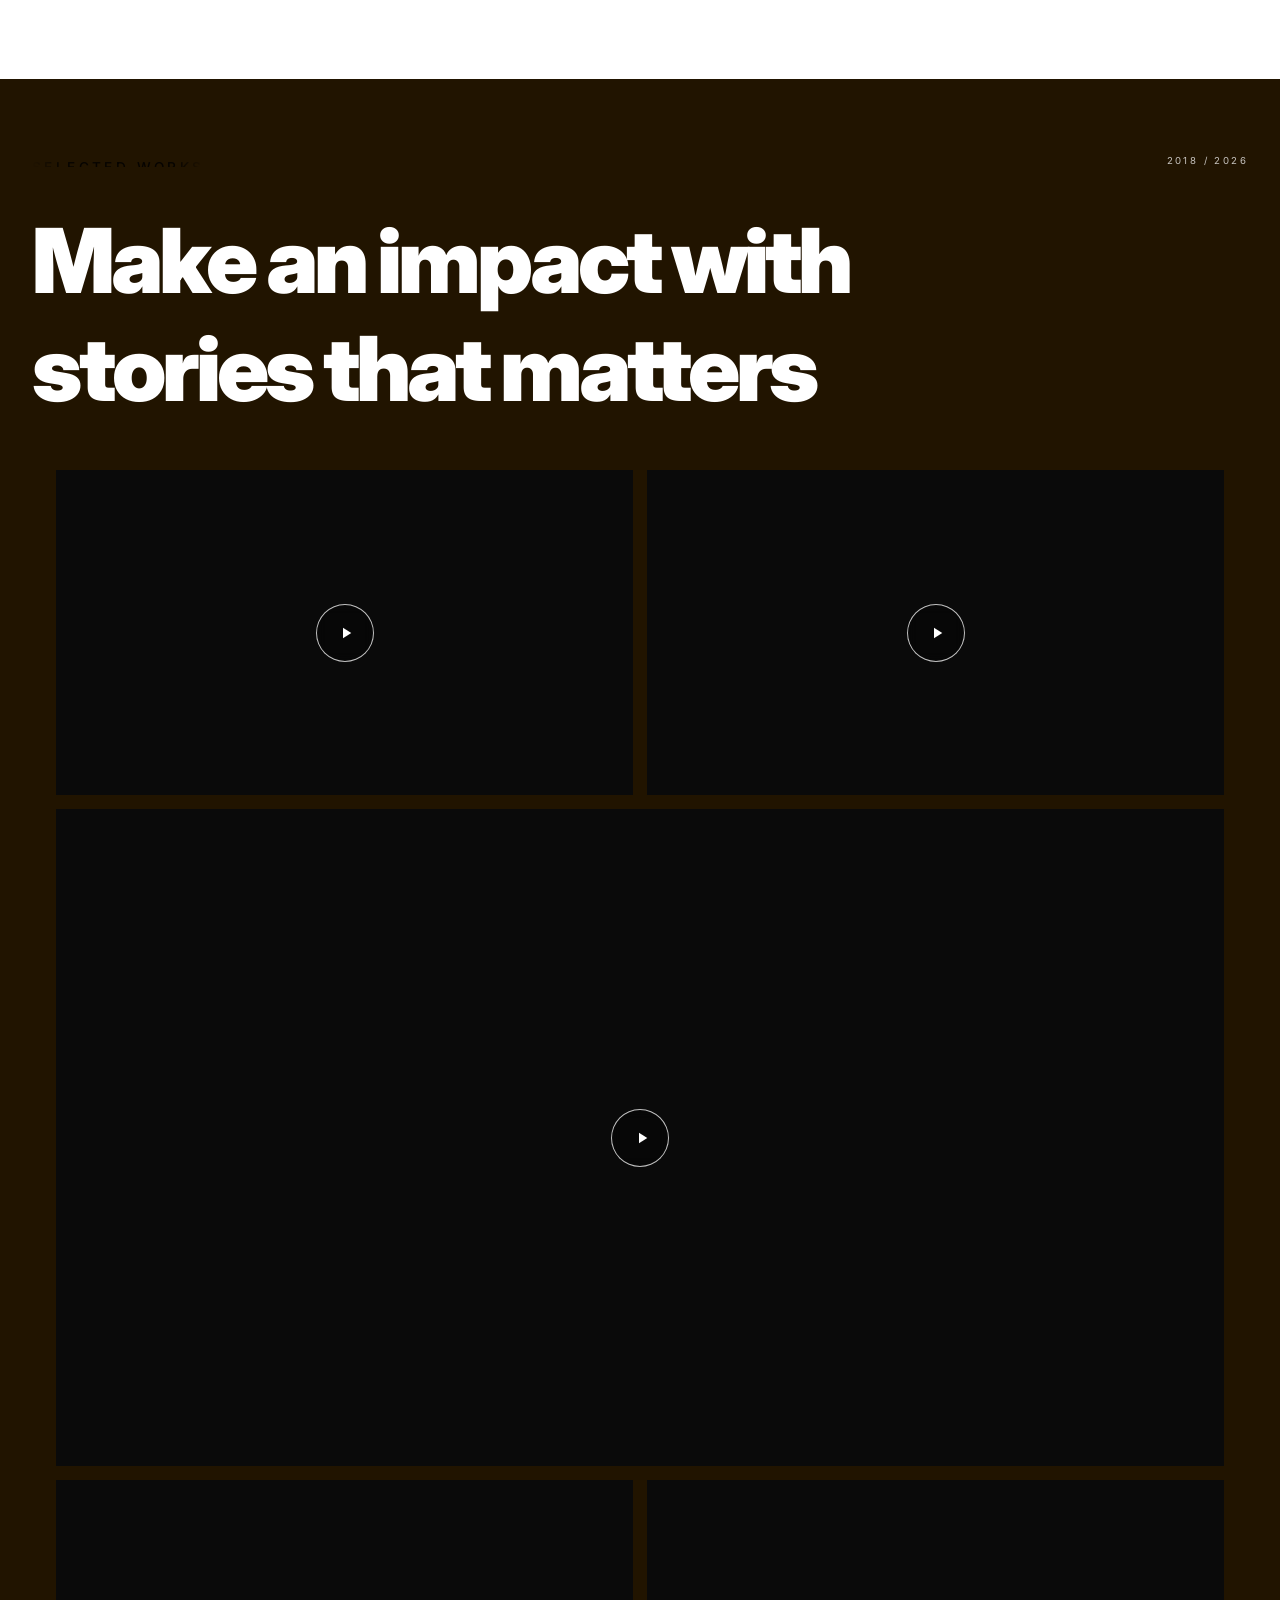
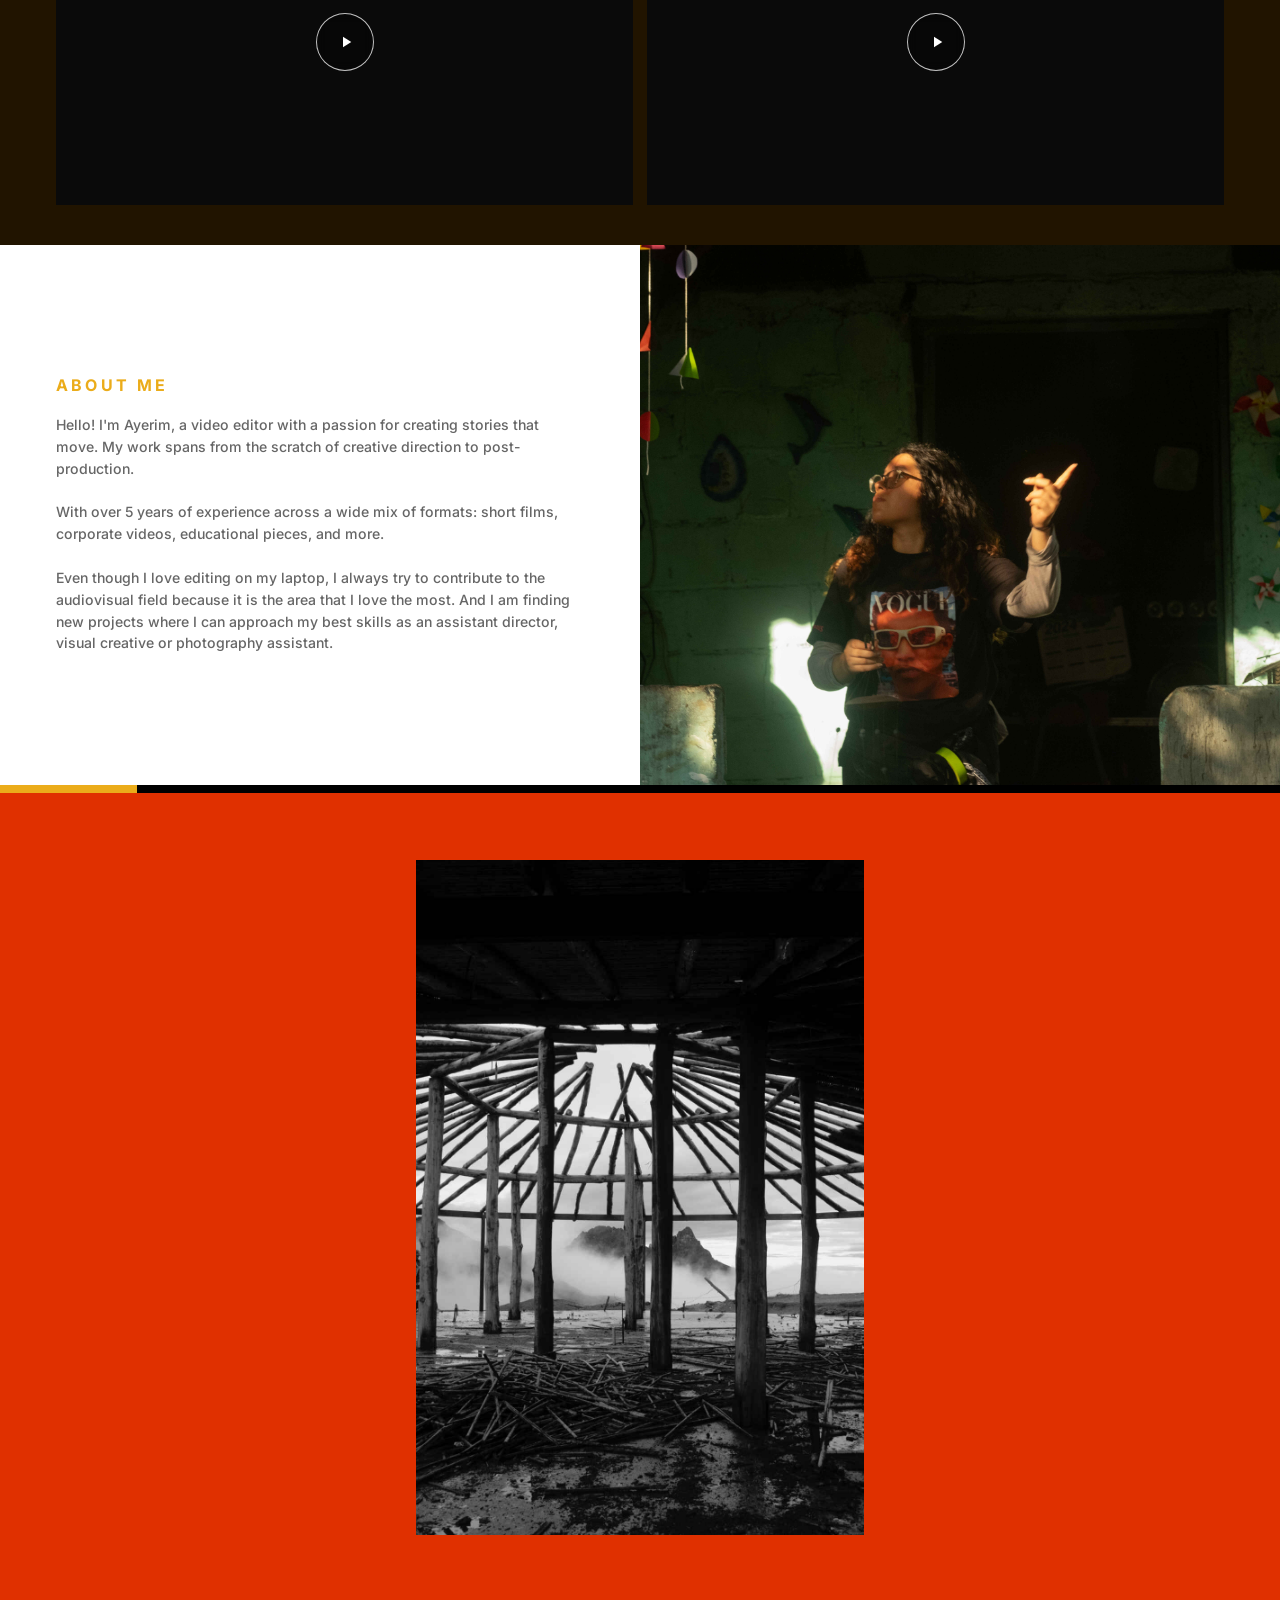
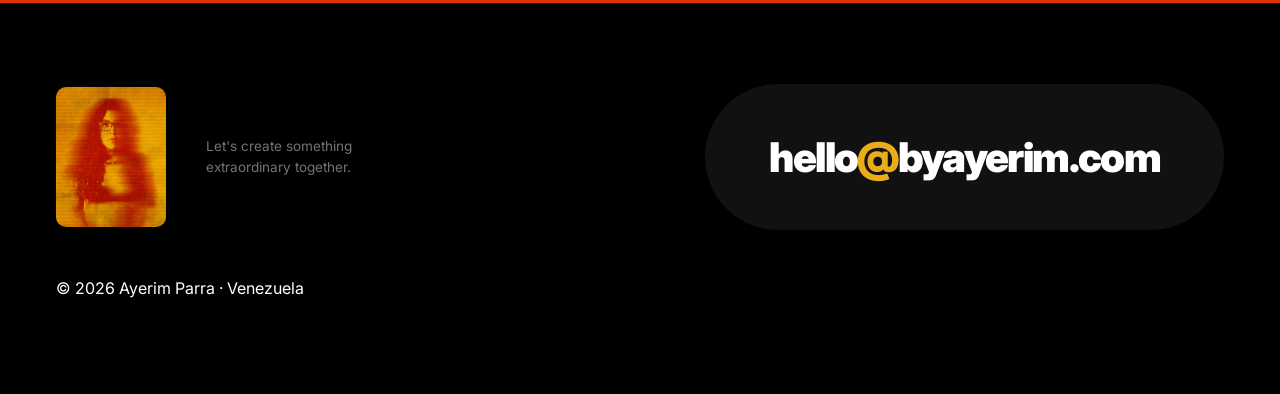
==== commit 5e057367: "bottom gallery" ====
--- a/index.html
+++ b/index.html
@@ -276,6 +276,24 @@
   </section>
 
   <!-- ══════════════════════════════════════
+       GALERÍA DE IMÁGENES
+  ══════════════════════════════════════ -->
+  <section id="galeria">
+    <div class="galeria-stage">
+      <img class="galeria-slide active" src="assets/img/slide-bottom/1.jpg" alt="Slide 1" />
+      <img class="galeria-slide" src="assets/img/slide-bottom/2.jpg" alt="Slide 2" />
+      <img class="galeria-slide" src="assets/img/slide-bottom/3.jpg" alt="Slide 3" />
+      <img class="galeria-slide" src="assets/img/slide-bottom/4.jpg" alt="Slide 4" />
+      <img class="galeria-slide" src="assets/img/slide-bottom/5.jpg" alt="Slide 5" />
+      <img class="galeria-slide" src="assets/img/slide-bottom/6.jpg" alt="Slide 6" />
+      <img class="galeria-slide" src="assets/img/slide-bottom/7.jpg" alt="Slide 7" />
+      <img class="galeria-slide" src="assets/img/slide-bottom/8.jpg" alt="Slide 8" />
+      <img class="galeria-slide" src="assets/img/slide-bottom/9.jpg" alt="Slide 9" />
+      <img class="galeria-slide" src="assets/img/slide-bottom/10.jpg" alt="Slide 10" />
+    </div>
+  </section>
+
+  <!-- ══════════════════════════════════════
        CONTACTO
   ══════════════════════════════════════ -->
   <section id="contacto">
--- a/assets/style.css
+++ b/assets/style.css
@@ -713,9 +713,8 @@
 
 .skills-grid {
   display: grid;
-  grid-template-columns: 1fr 1fr 1fr;
-  width: 100%;
-  gap: 1rem;
+  grid-template-columns: auto auto auto;
+  gap: 3rem;
 }
 .skills-col {
   display: flex;
@@ -727,7 +726,7 @@
 .bio-progress {
   width: 100%;
   height: 8px;
-  background: #ebac1a;
+  background: #000;
   position: relative;
 }
 
@@ -736,7 +735,7 @@
   top: 0; left: 0;
   height: 100%;
   width: 0%;
-  background: #c0392b;
+  background: #ebac1a;
 }
 
 .bio-image-panel {
@@ -777,6 +776,34 @@
   object-position: center top;
   border-radius: 10px;
   flex-shrink: 0;
+  display: block;
+}
+
+/* ═══════════════════════════════════════
+   GALERÍA DE IMÁGENES
+═══════════════════════════════════════ */
+#galeria {
+  background: #e03000;
+  display: flex;
+  align-items: center;
+  justify-content: center;
+  height: 90vh;
+  position: relative;
+}
+
+.galeria-stage {
+  width: 35vw;
+}
+
+.galeria-slide {
+  display: none;
+  width: 100%;
+  height: auto;
+  max-height: 75vh;
+  object-fit: contain;
+}
+
+.galeria-slide.active {
   display: block;
 }
 
